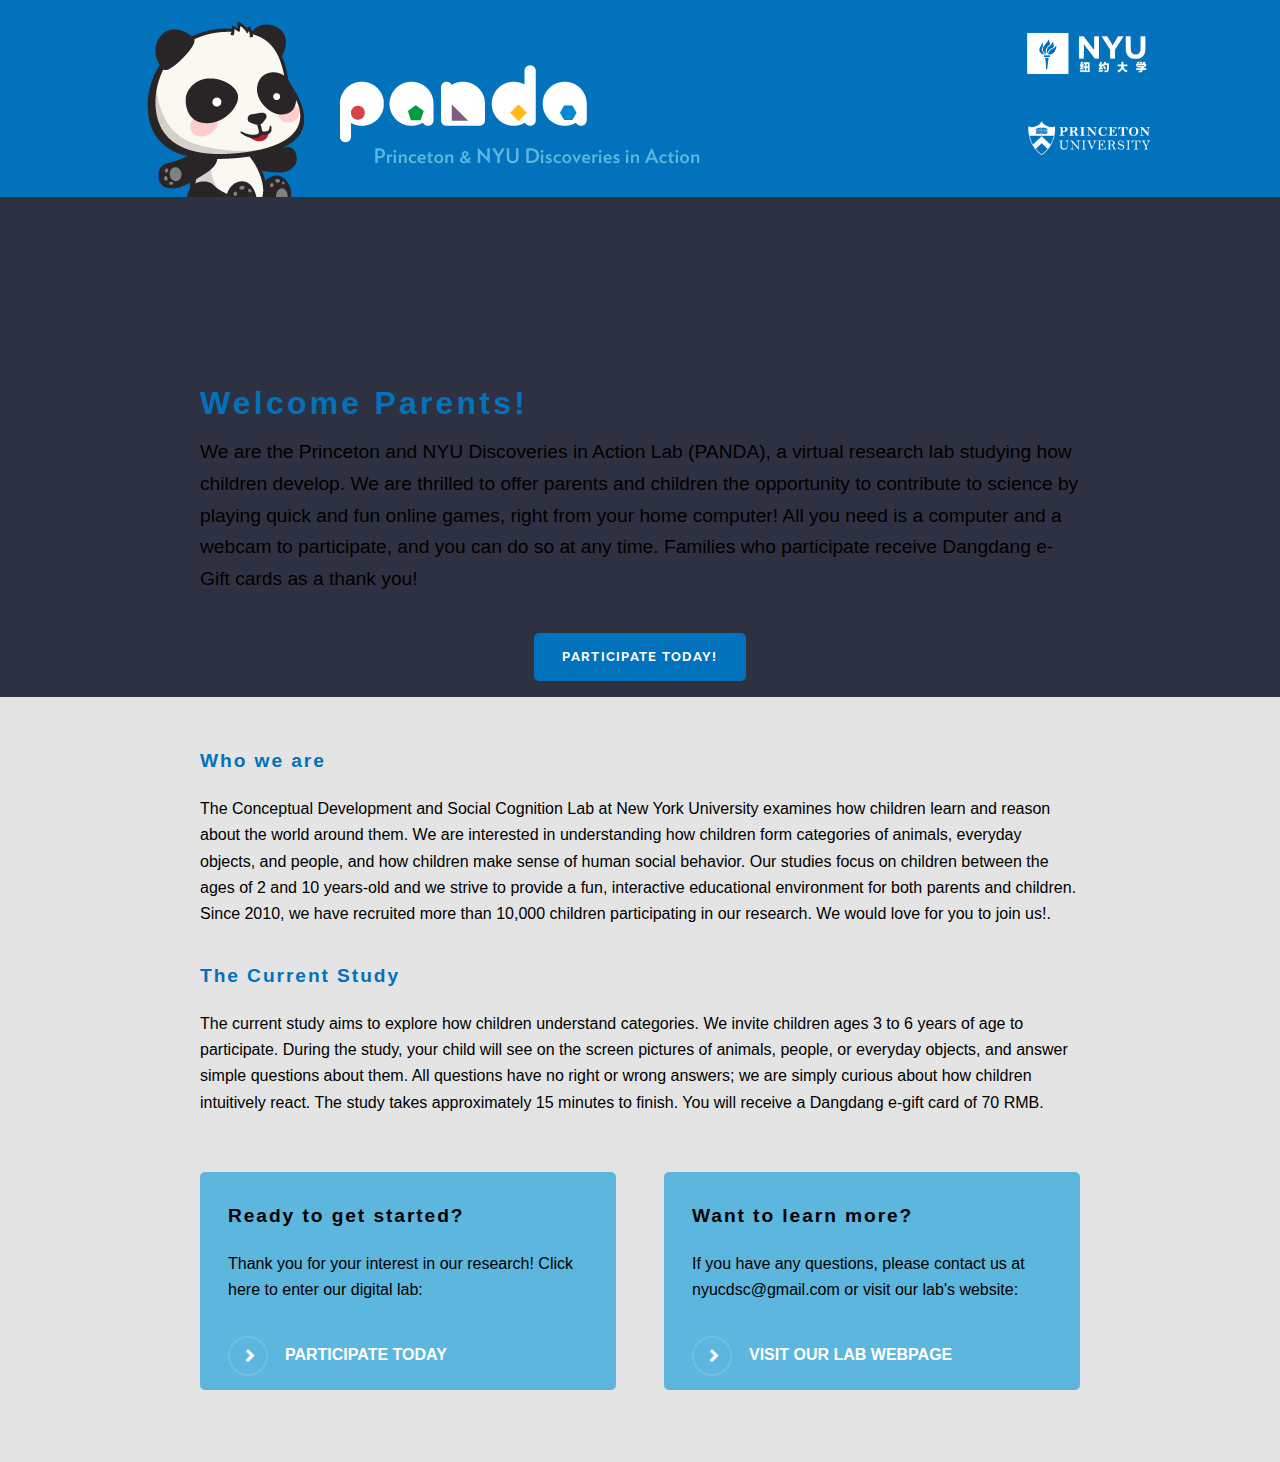
==== index.html @ 7ccdc1d5 "initial code for webpage" ====
<!DOCTYPE HTML>
<!--
	Solid State by HTML5 UP
	html5up.net | @ajlkn
	Free for personal and commercial use under the CCA 3.0 license (html5up.net/license)
-->
<html>
	<head>
		<title>Generic - Solid State by HTML5 UP</title>
		<meta charset="utf-8" />
		<meta name="viewport" content="width=device-width, initial-scale=1, user-scalable=no" />
		<link rel="stylesheet" href="assets/css/main.css" />
		<noscript><link rel="stylesheet" href="assets/css/noscript.css" /></noscript>
	</head>
	<body class="is-preload">

		<!-- Page Wrapper -->
			<div id="page-wrapper">

				<!-- Header -->
					<header id="header">
						<h1>
							<a href="index.html"><img src="assets/images/top_header_logo_color.png" style="padding-top: 20px; padding-left: 10%;"></a>
							<a href="index.html"><img src="assets/images/nyu_chinese_logo_white.png" style="padding-top: 30px; width: 10%; right: 10%; position: absolute"></a>
							<a href="index.html"><img src="assets/images/princeton_logo_white.png" style="padding-top: 120px; width: 9.8%; right: 10%; position: absolute"></a>
						</h1>
	
					</header>


				<!-- Wrapper -->
					<section id="wrapper">
						<header>
							<div class="inner">
								<h2 class="text_blue">Welcome Parents!</h2>
								<p>We are the Princeton and NYU Discoveries in Action Lab (PANDA), a virtual research lab studying how children develop. 
									We are thrilled to offer parents and children the opportunity to contribute to science by playing quick and fun 
									online games, right from your home computer! All you need is a computer and a webcam to participate, and you can do 
									so at any time. Families who participate receive Dangdang e-Gift cards as a thank you! </p>
									<div style=" display: flex; justify-content: center;">
										<a href="#" class="button primary" style="margin: 0 auto;">Participate today!</a>
									</div>
									
							</div>
						</header>

						<!-- Content -->
							<div class="wrapper">
								<div class="inner">

									<h3 class="major text_blue">Who we are</h3>
									<p>The Conceptual Development and Social Cognition Lab at New York University examines how 
										children learn and reason about the world around them. We are interested in understanding 
										how children form categories of animals, everyday objects, and people, and how children make 
										sense of human social behavior. Our studies focus on children between the ages of 2 and 10 years-old 
										and we strive to provide a fun, interactive educational environment for both parents and children.
										 Since 2010, we have recruited more than 10,000 children participating in our research. We would 
										 love for you to join us!.</p>

									<h3 class="major text_blue">The Current Study</h3>
									<p>The current study aims to explore how children understand categories. We invite children ages 3 to 6 years of age to participate.
										During the study, your child will see on the screen pictures of animals, people, or everyday objects, and answer simple questions 
										about them. All questions have no right or wrong answers; we are simply curious about how children 
										intuitively react. The study takes approximately 15 minutes to finish. You will receive a Dangdang e-gift card of 70 RMB. </p>

									<section class="features">
										<article>
											<!-- <a href="#" class="image"><img src="images/pic04.jpg" alt="" /></a> -->
											<h3 class="major">Ready to get started?</h3>
											<p>Thank you for your interest in our research! Click here to enter our digital lab: </p>
											<a href="#" class="special">Participate today</a>
										</article>
										<article>
											<!-- <a href="#" class="image"><img src="images/pic05.jpg" alt="" /></a> -->
											<h3 class="major">Want to learn more?</h3>
											<p>If you have any questions, please contact us at
												nyucdsc@gmail.com or visit our lab's website:</p>
											<a href="https://kidconcepts.org" target="_blank" class="special">Visit our lab webpage</a>
										</article>
									</section>

								</div>
							</div>

					</section>

				<!-- Footer -->
					<!-- <section id="footer">
						<div class="inner">
							<h2 class="major">Get in touch</h2>
							<p>Cras mattis ante fermentum, malesuada neque vitae, eleifend erat. Phasellus non pulvinar erat. Fusce tincidunt, nisl eget mattis egestas, purus ipsum consequat orci, sit amet lobortis lorem lacus in tellus. Sed ac elementum arcu. Quisque placerat auctor laoreet.</p>
							<form method="post" action="#">
								<div class="fields">
									<div class="field">
										<label for="name">Name</label>
										<input type="text" name="name" id="name" />
									</div>
									<div class="field">
										<label for="email">Email</label>
										<input type="email" name="email" id="email" />
									</div>
									<div class="field">
										<label for="message">Message</label>
										<textarea name="message" id="message" rows="4"></textarea>
									</div>
								</div>
								<ul class="actions">
									<li><input type="submit" value="Send Message" /></li>
								</ul>
							</form>
							<ul class="contact">
								<li class="icon solid fa-home">
									Untitled Inc<br />
									1234 Somewhere Road Suite #2894<br />
									Nashville, TN 00000-0000
								</li>
								<li class="icon solid fa-phone">(000) 000-0000</li>
								<li class="icon solid fa-envelope"><a href="#">information@untitled.tld</a></li>
								<li class="icon brands fa-twitter"><a href="#">twitter.com/untitled-tld</a></li>
								<li class="icon brands fa-facebook-f"><a href="#">facebook.com/untitled-tld</a></li>
								<li class="icon brands fa-instagram"><a href="#">instagram.com/untitled-tld</a></li>
							</ul>
							<ul class="copyright">
								<li>&copy; Untitled Inc. All rights reserved.</li><li>Design: <a href="http://html5up.net">HTML5 UP</a></li>
							</ul>
						</div>
					</section> -->

			</div>

		<!-- Scripts -->
			<script src="assets/js/jquery.min.js"></script>
			<script src="assets/js/jquery.scrollex.min.js"></script>
			<script src="assets/js/browser.min.js"></script>
			<script src="assets/js/breakpoints.min.js"></script>
			<script src="assets/js/util.js"></script>
			<script src="assets/js/main.js"></script>

	</body>
</html>
---- assets/css/main.css ----
@import url(fontawesome-all.min.css);
@import url("https://fonts.googleapis.com/css?family=Raleway:200,700|Source+Sans+Pro:300,600,300italic,600italic");



@font-face {
    font-family: "Gotham Bold";
    src:
        url("/assets/fonts/Gotham-Bold.otf") format("opentype"),   
}

@font-face {
    font-family: "Gotham Medium";
    src:
        url("/assets/fonts/Gotham-Medium.otf") format("opentype"),   
}


@font-face {
    font-family: "Gotham Book";
    src:
        url("/assets/fonts/Gotham-Book.otf") format("opentype"),   
}

@font-face {
    font-family: "Verlag Bold";
    src:
        url("/assets/fonts/Verlag-Bold.otf") format("opentype"),   
}

@font-face {
    font-family: "VerlagBook";
    src:
        url("/assets/fonts/Verlag-Book.otf") format("opentype"),   
}

@font-face {
    font-family: "Verlag Light";
    src:
        url("/assets/fonts/Verlag-Light.otf") format("opentype"),   
}

.verlag_bold {
    font-family: 'Verlag Bold', Arial, sans-serif;
}

.gotham_bold {
    font-family: 'Gotham Bold', Arial, sans-serif;
}


/*
	Solid State by HTML5 UP
	html5up.net | @ajlkn
	Free for personal and commercial use under the CCA 3.0 license (html5up.net/license)
*/

html, body, div, span, applet, object,
iframe, h1, h2, h3, h4, h5, h6, p, blockquote,
pre, a, abbr, acronym, address, big, cite,
code, del, dfn, em, img, ins, kbd, q, s, samp,
small, strike, strong, sub, sup, tt, var, b,
u, i, center, dl, dt, dd, ol, ul, li, fieldset,
form, label, legend, table, caption, tbody,
tfoot, thead, tr, th, td, article, aside,
canvas, details, embed, figure, figcaption,
footer, header, hgroup, menu, nav, output, ruby,
section, summary, time, mark, audio, video {
	margin: 0;
	padding: 0;
	border: 0;
	font-size: 100%;
	font: inherit;
	vertical-align: baseline;}

article, aside, details, figcaption, figure,
footer, header, hgroup, menu, nav, section {
	display: block;}

body {
	line-height: 1;
	font-family: 'Gotham Book', Arial, sans-serif;
}

ol, ul {
	list-style: none;
}

blockquote, q {
	quotes: none;
}

	blockquote:before, blockquote:after, q:before, q:after {
		content: '';
		content: none;
	}

table {
	border-collapse: collapse;
	border-spacing: 0;
}

body {
	-webkit-text-size-adjust: none;
}

mark {
	background-color: transparent;
	color: inherit;
}

input::-moz-focus-inner {
	border: 0;
	padding: 0;
}

input, select, textarea {
	-moz-appearance: none;
	-webkit-appearance: none;
	-ms-appearance: none;
	appearance: none;
}

.text_blue {
    color: #0172bb;
}

/* Basic */

	@-ms-viewport {
		width: device-width;
	}

	body {
		-ms-overflow-style: scrollbar;
	}

	@media screen and (max-width: 480px) {

		html, body {
			min-width: 320px;
		}

	}

	html {
		box-sizing: border-box;
	}

	*, *:before, *:after {
		box-sizing: inherit;
	}

	body {
		background-color: rgb(235, 235, 235);
		/* background-image: linear-gradient(to top, rgba(46, 49, 65, 0.8), rgba(46, 49, 65, 0.8)), url("../../images/bg.jpg"); */
		background-size: auto,
 cover;
		background-attachment: fixed,
 fixed;
		background-position: center,
 center;
	}

		body.is-preload *, body.is-preload *:before, body.is-preload *:after {
			-moz-animation: none !important;
			-webkit-animation: none !important;
			-ms-animation: none !important;
			animation: none !important;
			-moz-transition: none !important;
			-webkit-transition: none !important;
			-ms-transition: none !important;
			transition: none !important;
		}

/* Type */

	body, input, select, textarea {
		color: #000;
		font-family: "Verlag", Arial, sans-serif;
		font-size: 16.5pt;
		font-weight: 300;
		line-height: 1.65;
	}

		@media screen and (max-width: 1680px) {

			body, input, select, textarea {
				font-size: 13pt;
			}

		}

		@media screen and (max-width: 1280px) {

			body, input, select, textarea {
				font-size: 12pt;
			}

		}

		@media screen and (max-width: 980px) {

			body, input, select, textarea {
				font-size: 12pt;
			}

		}

		@media screen and (max-width: 736px) {

			body, input, select, textarea {
				font-size: 12pt;
			}

		}

		@media screen and (max-width: 480px) {

			body, input, select, textarea {
				font-size: 12pt;
			}

		}

	a {
		-moz-transition: color 0.2s ease-in-out, border-bottom-color 0.2s ease-in-out;
		-webkit-transition: color 0.2s ease-in-out, border-bottom-color 0.2s ease-in-out;
		-ms-transition: color 0.2s ease-in-out, border-bottom-color 0.2s ease-in-out;
		transition: color 0.2s ease-in-out, border-bottom-color 0.2s ease-in-out;
		border-bottom: dotted 1px rgba(255, 255, 255, 0.35);
		color: #ffffff;
		text-decoration: none;
	}

		a:hover {
			border-bottom-color: transparent;
			color: #ffffff !important;
		}

		a.special:not(.button) {
			text-decoration: none;
			border-bottom: 0;
			display: block;
			font-family: 'Verlag', Arial, sans-serif;
			font-size: 1em;
			font-weight: 700;
			/* letter-spacing: 0.1em; */
			margin: 0 0 0.8em 0;
			text-transform: uppercase;
		}

			a.special:not(.button):before {
				-moz-osx-font-smoothing: grayscale;
				-webkit-font-smoothing: antialiased;
				display: inline-block;
				font-style: normal;
				font-variant: normal;
				text-rendering: auto;
				line-height: 1;
				text-transform: none !important;
				font-family: 'Font Awesome 5 Free';
				font-weight: 900;
			}

			a.special:not(.button):before {
				-moz-transition: background-color 0.2s ease-in-out;
				-webkit-transition: background-color 0.2s ease-in-out;
				-ms-transition: background-color 0.2s ease-in-out;
				transition: background-color 0.2s ease-in-out;
				border-radius: 100%;
				border: solid 2px rgba(255, 255, 255, 0.125);
				content: '\f105';
				display: inline-block;
				font-size: 1.25em;
				height: 2em;
				line-height: 1.75em;
				margin-right: 0.85em;
				text-align: center;
				text-indent: 0.15em;
				vertical-align: middle;
				width: 2em;
			}

			a.special:not(.button):hover:before {
				background-color: rgba(255, 255, 255, 0.025);
			}

			a.special:not(.button):active:before {
				background-color: rgba(255, 255, 255, 0.075);
			}

	strong, b {
		color: #ffffff;
		font-weight: 600;
	}

	em, i {
		font-style: italic;
	}

	p {
		margin: 0 0 2em 0;
	}

	h1, h2, h3, h4, h5, h6 {
		color: #000;
		font-family: 'Verlag', Arial, sans-serif;
		font-weight: 700;
		letter-spacing: 0.1em;
		margin: 0 0 1em 0;
		
	}

		h1 a, h2 a, h3 a, h4 a, h5 a, h6 a {
			color: inherit;
			text-decoration: none;
			border-bottom: 0;
		}

		h1 span, h2 span, h3 span, h4 span, h5 span, h6 span {
			/* font-weight: 200; */
		}

		h1.major, h2.major, h3.major, h4.major, h5.major, h6.major {
			padding-bottom: 0em;
			/* border-bottom: solid 2px rgba(255, 255, 255, 0.125); */
		}

	h2 {
		font-size: 1.2em;
	}

	h3 {
		font-size: 1.2em;
	}

	h4 {
		font-size: 0.7em;
	}

	h5 {
		font-size: 0.7em;
	}

	h6 {
		font-size: 0.7em;
	}

	@media screen and (max-width: 736px) {

		h2 {
			font-size: 1em;
		}

		h3 {
			font-size: 0.8em;
		}

	}

	sub {
		font-size: 0.8em;
		position: relative;
		top: 0.5em;
	}

	sup {
		font-size: 0.8em;
		position: relative;
		top: -0.5em;
	}

	blockquote {
		border-left: solid 4px rgba(255, 255, 255, 0.125);
		font-style: italic;
		margin: 0 0 2em 0;
		padding: 0.5em 0 0.5em 2em;
	}

	code {
		background: rgba(255, 255, 255, 0.025);
		border-radius: 5px;
		border: solid 2px rgba(255, 255, 255, 0.125);
		font-family: "Courier New", monospace;
		font-size: 0.9em;
		margin: 0 0.25em;
		padding: 0.25em 0.65em;
	}

	pre {
		-webkit-overflow-scrolling: touch;
		font-family: "Courier New", monospace;
		font-size: 0.9em;
		margin: 0 0 2em 0;
	}

		pre code {
			display: block;
			line-height: 1.75em;
			padding: 1em 1.5em;
			overflow-x: auto;
		}

	hr {
		border: 0;
		border-bottom: solid 2px rgba(255, 255, 255, 0.125);
		margin: 2.5em 0;
	}

		hr.major {
			margin: 4em 0;
		}

	.align-left {
		text-align: left;
	}

	.align-center {
		text-align: center;
	}

	.align-right {
		text-align: right;
	}

/* Row */

	.row {
		display: flex;
		flex-wrap: wrap;
		box-sizing: border-box;
		align-items: stretch;
	}

		.row > * {
			box-sizing: border-box;
		}

		.row.gtr-uniform > * > :last-child {
			margin-bottom: 0;
		}

		.row.aln-left {
			justify-content: flex-start;
		}

		.row.aln-center {
			justify-content: center;
		}

		.row.aln-right {
			justify-content: flex-end;
		}

		.row.aln-top {
			align-items: flex-start;
		}

		.row.aln-middle {
			align-items: center;
		}

		.row.aln-bottom {
			align-items: flex-end;
		}

		.row > .imp {
			order: -1;
		}

		.row > .col-1 {
			width: 8.33333%;
		}

		.row > .off-1 {
			margin-left: 8.33333%;
		}

		.row > .col-2 {
			width: 16.66667%;
		}

		.row > .off-2 {
			margin-left: 16.66667%;
		}

		.row > .col-3 {
			width: 25%;
		}

		.row > .off-3 {
			margin-left: 25%;
		}

		.row > .col-4 {
			width: 33.33333%;
		}

		.row > .off-4 {
			margin-left: 33.33333%;
		}

		.row > .col-5 {
			width: 41.66667%;
		}

		.row > .off-5 {
			margin-left: 41.66667%;
		}

		.row > .col-6 {
			width: 50%;
		}

		.row > .off-6 {
			margin-left: 50%;
		}

		.row > .col-7 {
			width: 58.33333%;
		}

		.row > .off-7 {
			margin-left: 58.33333%;
		}

		.row > .col-8 {
			width: 66.66667%;
		}

		.row > .off-8 {
			margin-left: 66.66667%;
		}

		.row > .col-9 {
			width: 75%;
		}

		.row > .off-9 {
			margin-left: 75%;
		}

		.row > .col-10 {
			width: 83.33333%;
		}

		.row > .off-10 {
			margin-left: 83.33333%;
		}

		.row > .col-11 {
			width: 91.66667%;
		}

		.row > .off-11 {
			margin-left: 91.66667%;
		}

		.row > .col-12 {
			width: 100%;
		}

		.row > .off-12 {
			margin-left: 100%;
		}

		.row.gtr-0 {
			margin-top: 0;
			margin-left: 0em;
		}

			.row.gtr-0 > * {
				padding: 0 0 0 0em;
			}

			.row.gtr-0.gtr-uniform {
				margin-top: 0em;
			}

				.row.gtr-0.gtr-uniform > * {
					padding-top: 0em;
				}

		.row.gtr-25 {
			margin-top: 0;
			margin-left: -0.4375em;
		}

			.row.gtr-25 > * {
				padding: 0 0 0 0.4375em;
			}

			.row.gtr-25.gtr-uniform {
				margin-top: -0.4375em;
			}

				.row.gtr-25.gtr-uniform > * {
					padding-top: 0.4375em;
				}

		.row.gtr-50 {
			margin-top: 0;
			margin-left: -0.875em;
		}

			.row.gtr-50 > * {
				padding: 0 0 0 0.875em;
			}

			.row.gtr-50.gtr-uniform {
				margin-top: -0.875em;
			}

				.row.gtr-50.gtr-uniform > * {
					padding-top: 0.875em;
				}

		.row {
			margin-top: 0;
			margin-left: -1.75em;
		}

			.row > * {
				padding: 0 0 0 1.75em;
			}

			.row.gtr-uniform {
				margin-top: -1.75em;
			}

				.row.gtr-uniform > * {
					padding-top: 1.75em;
				}

		.row.gtr-150 {
			margin-top: 0;
			margin-left: -2.625em;
		}

			.row.gtr-150 > * {
				padding: 0 0 0 2.625em;
			}

			.row.gtr-150.gtr-uniform {
				margin-top: -2.625em;
			}

				.row.gtr-150.gtr-uniform > * {
					padding-top: 2.625em;
				}

		.row.gtr-200 {
			margin-top: 0;
			margin-left: -3.5em;
		}

			.row.gtr-200 > * {
				padding: 0 0 0 3.5em;
			}

			.row.gtr-200.gtr-uniform {
				margin-top: -3.5em;
			}

				.row.gtr-200.gtr-uniform > * {
					padding-top: 3.5em;
				}

		@media screen and (max-width: 1680px) {

			.row {
				display: flex;
				flex-wrap: wrap;
				box-sizing: border-box;
				align-items: stretch;
			}

				.row > * {
					box-sizing: border-box;
				}

				.row.gtr-uniform > * > :last-child {
					margin-bottom: 0;
				}

				.row.aln-left {
					justify-content: flex-start;
				}

				.row.aln-center {
					justify-content: center;
				}

				.row.aln-right {
					justify-content: flex-end;
				}

				.row.aln-top {
					align-items: flex-start;
				}

				.row.aln-middle {
					align-items: center;
				}

				.row.aln-bottom {
					align-items: flex-end;
				}

				.row > .imp-xlarge {
					order: -1;
				}

				.row > .col-1-xlarge {
					width: 8.33333%;
				}

				.row > .off-1-xlarge {
					margin-left: 8.33333%;
				}

				.row > .col-2-xlarge {
					width: 16.66667%;
				}

				.row > .off-2-xlarge {
					margin-left: 16.66667%;
				}

				.row > .col-3-xlarge {
					width: 25%;
				}

				.row > .off-3-xlarge {
					margin-left: 25%;
				}

				.row > .col-4-xlarge {
					width: 33.33333%;
				}

				.row > .off-4-xlarge {
					margin-left: 33.33333%;
				}

				.row > .col-5-xlarge {
					width: 41.66667%;
				}

				.row > .off-5-xlarge {
					margin-left: 41.66667%;
				}

				.row > .col-6-xlarge {
					width: 50%;
				}

				.row > .off-6-xlarge {
					margin-left: 50%;
				}

				.row > .col-7-xlarge {
					width: 58.33333%;
				}

				.row > .off-7-xlarge {
					margin-left: 58.33333%;
				}

				.row > .col-8-xlarge {
					width: 66.66667%;
				}

				.row > .off-8-xlarge {
					margin-left: 66.66667%;
				}

				.row > .col-9-xlarge {
					width: 75%;
				}

				.row > .off-9-xlarge {
					margin-left: 75%;
				}

				.row > .col-10-xlarge {
					width: 83.33333%;
				}

				.row > .off-10-xlarge {
					margin-left: 83.33333%;
				}

				.row > .col-11-xlarge {
					width: 91.66667%;
				}

				.row > .off-11-xlarge {
					margin-left: 91.66667%;
				}

				.row > .col-12-xlarge {
					width: 100%;
				}

				.row > .off-12-xlarge {
					margin-left: 100%;
				}

				.row.gtr-0 {
					margin-top: 0;
					margin-left: 0em;
				}

					.row.gtr-0 > * {
						padding: 0 0 0 0em;
					}

					.row.gtr-0.gtr-uniform {
						margin-top: 0em;
					}

						.row.gtr-0.gtr-uniform > * {
							padding-top: 0em;
						}

				.row.gtr-25 {
					margin-top: 0;
					margin-left: -0.4375em;
				}

					.row.gtr-25 > * {
						padding: 0 0 0 0.4375em;
					}

					.row.gtr-25.gtr-uniform {
						margin-top: -0.4375em;
					}

						.row.gtr-25.gtr-uniform > * {
							padding-top: 0.4375em;
						}

				.row.gtr-50 {
					margin-top: 0;
					margin-left: -0.875em;
				}

					.row.gtr-50 > * {
						padding: 0 0 0 0.875em;
					}

					.row.gtr-50.gtr-uniform {
						margin-top: -0.875em;
					}

						.row.gtr-50.gtr-uniform > * {
							padding-top: 0.875em;
						}

				.row {
					margin-top: 0;
					margin-left: -1.75em;
				}

					.row > * {
						padding: 0 0 0 1.75em;
					}

					.row.gtr-uniform {
						margin-top: -1.75em;
					}

						.row.gtr-uniform > * {
							padding-top: 1.75em;
						}

				.row.gtr-150 {
					margin-top: 0;
					margin-left: -2.625em;
				}

					.row.gtr-150 > * {
						padding: 0 0 0 2.625em;
					}

					.row.gtr-150.gtr-uniform {
						margin-top: -2.625em;
					}

						.row.gtr-150.gtr-uniform > * {
							padding-top: 2.625em;
						}

				.row.gtr-200 {
					margin-top: 0;
					margin-left: -3.5em;
				}

					.row.gtr-200 > * {
						padding: 0 0 0 3.5em;
					}

					.row.gtr-200.gtr-uniform {
						margin-top: -3.5em;
					}

						.row.gtr-200.gtr-uniform > * {
							padding-top: 3.5em;
						}

		}

		@media screen and (max-width: 1280px) {

			.row {
				display: flex;
				flex-wrap: wrap;
				box-sizing: border-box;
				align-items: stretch;
			}

				.row > * {
					box-sizing: border-box;
				}

				.row.gtr-uniform > * > :last-child {
					margin-bottom: 0;
				}

				.row.aln-left {
					justify-content: flex-start;
				}

				.row.aln-center {
					justify-content: center;
				}

				.row.aln-right {
					justify-content: flex-end;
				}

				.row.aln-top {
					align-items: flex-start;
				}

				.row.aln-middle {
					align-items: center;
				}

				.row.aln-bottom {
					align-items: flex-end;
				}

				.row > .imp-large {
					order: -1;
				}

				.row > .col-1-large {
					width: 8.33333%;
				}

				.row > .off-1-large {
					margin-left: 8.33333%;
				}

				.row > .col-2-large {
					width: 16.66667%;
				}

				.row > .off-2-large {
					margin-left: 16.66667%;
				}

				.row > .col-3-large {
					width: 25%;
				}

				.row > .off-3-large {
					margin-left: 25%;
				}

				.row > .col-4-large {
					width: 33.33333%;
				}

				.row > .off-4-large {
					margin-left: 33.33333%;
				}

				.row > .col-5-large {
					width: 41.66667%;
				}

				.row > .off-5-large {
					margin-left: 41.66667%;
				}

				.row > .col-6-large {
					width: 50%;
				}

				.row > .off-6-large {
					margin-left: 50%;
				}

				.row > .col-7-large {
					width: 58.33333%;
				}

				.row > .off-7-large {
					margin-left: 58.33333%;
				}

				.row > .col-8-large {
					width: 66.66667%;
				}

				.row > .off-8-large {
					margin-left: 66.66667%;
				}

				.row > .col-9-large {
					width: 75%;
				}

				.row > .off-9-large {
					margin-left: 75%;
				}

				.row > .col-10-large {
					width: 83.33333%;
				}

				.row > .off-10-large {
					margin-left: 83.33333%;
				}

				.row > .col-11-large {
					width: 91.66667%;
				}

				.row > .off-11-large {
					margin-left: 91.66667%;
				}

				.row > .col-12-large {
					width: 100%;
				}

				.row > .off-12-large {
					margin-left: 100%;
				}

				.row.gtr-0 {
					margin-top: 0;
					margin-left: 0em;
				}

					.row.gtr-0 > * {
						padding: 0 0 0 0em;
					}

					.row.gtr-0.gtr-uniform {
						margin-top: 0em;
					}

						.row.gtr-0.gtr-uniform > * {
							padding-top: 0em;
						}

				.row.gtr-25 {
					margin-top: 0;
					margin-left: -0.4375em;
				}

					.row.gtr-25 > * {
						padding: 0 0 0 0.4375em;
					}

					.row.gtr-25.gtr-uniform {
						margin-top: -0.4375em;
					}

						.row.gtr-25.gtr-uniform > * {
							padding-top: 0.4375em;
						}

				.row.gtr-50 {
					margin-top: 0;
					margin-left: -0.875em;
				}

					.row.gtr-50 > * {
						padding: 0 0 0 0.875em;
					}

					.row.gtr-50.gtr-uniform {
						margin-top: -0.875em;
					}

						.row.gtr-50.gtr-uniform > * {
							padding-top: 0.875em;
						}

				.row {
					margin-top: 0;
					margin-left: -1.75em;
				}

					.row > * {
						padding: 0 0 0 1.75em;
					}

					.row.gtr-uniform {
						margin-top: -1.75em;
					}

						.row.gtr-uniform > * {
							padding-top: 1.75em;
						}

				.row.gtr-150 {
					margin-top: 0;
					margin-left: -2.625em;
				}

					.row.gtr-150 > * {
						padding: 0 0 0 2.625em;
					}

					.row.gtr-150.gtr-uniform {
						margin-top: -2.625em;
					}

						.row.gtr-150.gtr-uniform > * {
							padding-top: 2.625em;
						}

				.row.gtr-200 {
					margin-top: 0;
					margin-left: -3.5em;
				}

					.row.gtr-200 > * {
						padding: 0 0 0 3.5em;
					}

					.row.gtr-200.gtr-uniform {
						margin-top: -3.5em;
					}

						.row.gtr-200.gtr-uniform > * {
							padding-top: 3.5em;
						}

		}

		@media screen and (max-width: 980px) {

			.row {
				display: flex;
				flex-wrap: wrap;
				box-sizing: border-box;
				align-items: stretch;
			}

				.row > * {
					box-sizing: border-box;
				}

				.row.gtr-uniform > * > :last-child {
					margin-bottom: 0;
				}

				.row.aln-left {
					justify-content: flex-start;
				}

				.row.aln-center {
					justify-content: center;
				}

				.row.aln-right {
					justify-content: flex-end;
				}

				.row.aln-top {
					align-items: flex-start;
				}

				.row.aln-middle {
					align-items: center;
				}

				.row.aln-bottom {
					align-items: flex-end;
				}

				.row > .imp-medium {
					order: -1;
				}

				.row > .col-1-medium {
					width: 8.33333%;
				}

				.row > .off-1-medium {
					margin-left: 8.33333%;
				}

				.row > .col-2-medium {
					width: 16.66667%;
				}

				.row > .off-2-medium {
					margin-left: 16.66667%;
				}

				.row > .col-3-medium {
					width: 25%;
				}

				.row > .off-3-medium {
					margin-left: 25%;
				}

				.row > .col-4-medium {
					width: 33.33333%;
				}

				.row > .off-4-medium {
					margin-left: 33.33333%;
				}

				.row > .col-5-medium {
					width: 41.66667%;
				}

				.row > .off-5-medium {
					margin-left: 41.66667%;
				}

				.row > .col-6-medium {
					width: 50%;
				}

				.row > .off-6-medium {
					margin-left: 50%;
				}

				.row > .col-7-medium {
					width: 58.33333%;
				}

				.row > .off-7-medium {
					margin-left: 58.33333%;
				}

				.row > .col-8-medium {
					width: 66.66667%;
				}

				.row > .off-8-medium {
					margin-left: 66.66667%;
				}

				.row > .col-9-medium {
					width: 75%;
				}

				.row > .off-9-medium {
					margin-left: 75%;
				}

				.row > .col-10-medium {
					width: 83.33333%;
				}

				.row > .off-10-medium {
					margin-left: 83.33333%;
				}

				.row > .col-11-medium {
					width: 91.66667%;
				}

				.row > .off-11-medium {
					margin-left: 91.66667%;
				}

				.row > .col-12-medium {
					width: 100%;
				}

				.row > .off-12-medium {
					margin-left: 100%;
				}

				.row.gtr-0 {
					margin-top: 0;
					margin-left: 0em;
				}

					.row.gtr-0 > * {
						padding: 0 0 0 0em;
					}

					.row.gtr-0.gtr-uniform {
						margin-top: 0em;
					}

						.row.gtr-0.gtr-uniform > * {
							padding-top: 0em;
						}

				.row.gtr-25 {
					margin-top: 0;
					margin-left: -0.4375em;
				}

					.row.gtr-25 > * {
						padding: 0 0 0 0.4375em;
					}

					.row.gtr-25.gtr-uniform {
						margin-top: -0.4375em;
					}

						.row.gtr-25.gtr-uniform > * {
							padding-top: 0.4375em;
						}

				.row.gtr-50 {
					margin-top: 0;
					margin-left: -0.875em;
				}

					.row.gtr-50 > * {
						padding: 0 0 0 0.875em;
					}

					.row.gtr-50.gtr-uniform {
						margin-top: -0.875em;
					}

						.row.gtr-50.gtr-uniform > * {
							padding-top: 0.875em;
						}

				.row {
					margin-top: 0;
					margin-left: -1.75em;
				}

					.row > * {
						padding: 0 0 0 1.75em;
					}

					.row.gtr-uniform {
						margin-top: -1.75em;
					}

						.row.gtr-uniform > * {
							padding-top: 1.75em;
						}

				.row.gtr-150 {
					margin-top: 0;
					margin-left: -2.625em;
				}

					.row.gtr-150 > * {
						padding: 0 0 0 2.625em;
					}

					.row.gtr-150.gtr-uniform {
						margin-top: -2.625em;
					}

						.row.gtr-150.gtr-uniform > * {
							padding-top: 2.625em;
						}

				.row.gtr-200 {
					margin-top: 0;
					margin-left: -3.5em;
				}

					.row.gtr-200 > * {
						padding: 0 0 0 3.5em;
					}

					.row.gtr-200.gtr-uniform {
						margin-top: -3.5em;
					}

						.row.gtr-200.gtr-uniform > * {
							padding-top: 3.5em;
						}

		}

		@media screen and (max-width: 736px) {

			.row {
				display: flex;
				flex-wrap: wrap;
				box-sizing: border-box;
				align-items: stretch;
			}

				.row > * {
					box-sizing: border-box;
				}

				.row.gtr-uniform > * > :last-child {
					margin-bottom: 0;
				}

				.row.aln-left {
					justify-content: flex-start;
				}

				.row.aln-center {
					justify-content: center;
				}

				.row.aln-right {
					justify-content: flex-end;
				}

				.row.aln-top {
					align-items: flex-start;
				}

				.row.aln-middle {
					align-items: center;
				}

				.row.aln-bottom {
					align-items: flex-end;
				}

				.row > .imp-small {
					order: -1;
				}

				.row > .col-1-small {
					width: 8.33333%;
				}

				.row > .off-1-small {
					margin-left: 8.33333%;
				}

				.row > .col-2-small {
					width: 16.66667%;
				}

				.row > .off-2-small {
					margin-left: 16.66667%;
				}

				.row > .col-3-small {
					width: 25%;
				}

				.row > .off-3-small {
					margin-left: 25%;
				}

				.row > .col-4-small {
					width: 33.33333%;
				}

				.row > .off-4-small {
					margin-left: 33.33333%;
				}

				.row > .col-5-small {
					width: 41.66667%;
				}

				.row > .off-5-small {
					margin-left: 41.66667%;
				}

				.row > .col-6-small {
					width: 50%;
				}

				.row > .off-6-small {
					margin-left: 50%;
				}

				.row > .col-7-small {
					width: 58.33333%;
				}

				.row > .off-7-small {
					margin-left: 58.33333%;
				}

				.row > .col-8-small {
					width: 66.66667%;
				}

				.row > .off-8-small {
					margin-left: 66.66667%;
				}

				.row > .col-9-small {
					width: 75%;
				}

				.row > .off-9-small {
					margin-left: 75%;
				}

				.row > .col-10-small {
					width: 83.33333%;
				}

				.row > .off-10-small {
					margin-left: 83.33333%;
				}

				.row > .col-11-small {
					width: 91.66667%;
				}

				.row > .off-11-small {
					margin-left: 91.66667%;
				}

				.row > .col-12-small {
					width: 100%;
				}

				.row > .off-12-small {
					margin-left: 100%;
				}

				.row.gtr-0 {
					margin-top: 0;
					margin-left: 0em;
				}

					.row.gtr-0 > * {
						padding: 0 0 0 0em;
					}

					.row.gtr-0.gtr-uniform {
						margin-top: 0em;
					}

						.row.gtr-0.gtr-uniform > * {
							padding-top: 0em;
						}

				.row.gtr-25 {
					margin-top: 0;
					margin-left: -0.3125em;
				}

					.row.gtr-25 > * {
						padding: 0 0 0 0.3125em;
					}

					.row.gtr-25.gtr-uniform {
						margin-top: -0.3125em;
					}

						.row.gtr-25.gtr-uniform > * {
							padding-top: 0.3125em;
						}

				.row.gtr-50 {
					margin-top: 0;
					margin-left: -0.625em;
				}

					.row.gtr-50 > * {
						padding: 0 0 0 0.625em;
					}

					.row.gtr-50.gtr-uniform {
						margin-top: -0.625em;
					}

						.row.gtr-50.gtr-uniform > * {
							padding-top: 0.625em;
						}

				.row {
					margin-top: 0;
					margin-left: -1.25em;
				}

					.row > * {
						padding: 0 0 0 1.25em;
					}

					.row.gtr-uniform {
						margin-top: -1.25em;
					}

						.row.gtr-uniform > * {
							padding-top: 1.25em;
						}

				.row.gtr-150 {
					margin-top: 0;
					margin-left: -1.875em;
				}

					.row.gtr-150 > * {
						padding: 0 0 0 1.875em;
					}

					.row.gtr-150.gtr-uniform {
						margin-top: -1.875em;
					}

						.row.gtr-150.gtr-uniform > * {
							padding-top: 1.875em;
						}

				.row.gtr-200 {
					margin-top: 0;
					margin-left: -2.5em;
				}

					.row.gtr-200 > * {
						padding: 0 0 0 2.5em;
					}

					.row.gtr-200.gtr-uniform {
						margin-top: -2.5em;
					}

						.row.gtr-200.gtr-uniform > * {
							padding-top: 2.5em;
						}

		}

		@media screen and (max-width: 480px) {

			.row {
				display: flex;
				flex-wrap: wrap;
				box-sizing: border-box;
				align-items: stretch;
			}

				.row > * {
					box-sizing: border-box;
				}

				.row.gtr-uniform > * > :last-child {
					margin-bottom: 0;
				}

				.row.aln-left {
					justify-content: flex-start;
				}

				.row.aln-center {
					justify-content: center;
				}

				.row.aln-right {
					justify-content: flex-end;
				}

				.row.aln-top {
					align-items: flex-start;
				}

				.row.aln-middle {
					align-items: center;
				}

				.row.aln-bottom {
					align-items: flex-end;
				}

				.row > .imp-xsmall {
					order: -1;
				}

				.row > .col-1-xsmall {
					width: 8.33333%;
				}

				.row > .off-1-xsmall {
					margin-left: 8.33333%;
				}

				.row > .col-2-xsmall {
					width: 16.66667%;
				}

				.row > .off-2-xsmall {
					margin-left: 16.66667%;
				}

				.row > .col-3-xsmall {
					width: 25%;
				}

				.row > .off-3-xsmall {
					margin-left: 25%;
				}

				.row > .col-4-xsmall {
					width: 33.33333%;
				}

				.row > .off-4-xsmall {
					margin-left: 33.33333%;
				}

				.row > .col-5-xsmall {
					width: 41.66667%;
				}

				.row > .off-5-xsmall {
					margin-left: 41.66667%;
				}

				.row > .col-6-xsmall {
					width: 50%;
				}

				.row > .off-6-xsmall {
					margin-left: 50%;
				}

				.row > .col-7-xsmall {
					width: 58.33333%;
				}

				.row > .off-7-xsmall {
					margin-left: 58.33333%;
				}

				.row > .col-8-xsmall {
					width: 66.66667%;
				}

				.row > .off-8-xsmall {
					margin-left: 66.66667%;
				}

				.row > .col-9-xsmall {
					width: 75%;
				}

				.row > .off-9-xsmall {
					margin-left: 75%;
				}

				.row > .col-10-xsmall {
					width: 83.33333%;
				}

				.row > .off-10-xsmall {
					margin-left: 83.33333%;
				}

				.row > .col-11-xsmall {
					width: 91.66667%;
				}

				.row > .off-11-xsmall {
					margin-left: 91.66667%;
				}

				.row > .col-12-xsmall {
					width: 100%;
				}

				.row > .off-12-xsmall {
					margin-left: 100%;
				}

				.row.gtr-0 {
					margin-top: 0;
					margin-left: 0em;
				}

					.row.gtr-0 > * {
						padding: 0 0 0 0em;
					}

					.row.gtr-0.gtr-uniform {
						margin-top: 0em;
					}

						.row.gtr-0.gtr-uniform > * {
							padding-top: 0em;
						}

				.row.gtr-25 {
					margin-top: 0;
					margin-left: -0.3125em;
				}

					.row.gtr-25 > * {
						padding: 0 0 0 0.3125em;
					}

					.row.gtr-25.gtr-uniform {
						margin-top: -0.3125em;
					}

						.row.gtr-25.gtr-uniform > * {
							padding-top: 0.3125em;
						}

				.row.gtr-50 {
					margin-top: 0;
					margin-left: -0.625em;
				}

					.row.gtr-50 > * {
						padding: 0 0 0 0.625em;
					}

					.row.gtr-50.gtr-uniform {
						margin-top: -0.625em;
					}

						.row.gtr-50.gtr-uniform > * {
							padding-top: 0.625em;
						}

				.row {
					margin-top: 0;
					margin-left: -1.25em;
				}

					.row > * {
						padding: 0 0 0 1.25em;
					}

					.row.gtr-uniform {
						margin-top: -1.25em;
					}

						.row.gtr-uniform > * {
							padding-top: 1.25em;
						}

				.row.gtr-150 {
					margin-top: 0;
					margin-left: -1.875em;
				}

					.row.gtr-150 > * {
						padding: 0 0 0 1.875em;
					}

					.row.gtr-150.gtr-uniform {
						margin-top: -1.875em;
					}

						.row.gtr-150.gtr-uniform > * {
							padding-top: 1.875em;
						}

				.row.gtr-200 {
					margin-top: 0;
					margin-left: -2.5em;
				}

					.row.gtr-200 > * {
						padding: 0 0 0 2.5em;
					}

					.row.gtr-200.gtr-uniform {
						margin-top: -2.5em;
					}

						.row.gtr-200.gtr-uniform > * {
							padding-top: 2.5em;
						}

		}

		@media screen and (max-width: 360px) {

			.row {
				display: flex;
				flex-wrap: wrap;
				box-sizing: border-box;
				align-items: stretch;
			}

				.row > * {
					box-sizing: border-box;
				}

				.row.gtr-uniform > * > :last-child {
					margin-bottom: 0;
				}

				.row.aln-left {
					justify-content: flex-start;
				}

				.row.aln-center {
					justify-content: center;
				}

				.row.aln-right {
					justify-content: flex-end;
				}

				.row.aln-top {
					align-items: flex-start;
				}

				.row.aln-middle {
					align-items: center;
				}

				.row.aln-bottom {
					align-items: flex-end;
				}

				.row > .imp-xxsmall {
					order: -1;
				}

				.row > .col-1-xxsmall {
					width: 8.33333%;
				}

				.row > .off-1-xxsmall {
					margin-left: 8.33333%;
				}

				.row > .col-2-xxsmall {
					width: 16.66667%;
				}

				.row > .off-2-xxsmall {
					margin-left: 16.66667%;
				}

				.row > .col-3-xxsmall {
					width: 25%;
				}

				.row > .off-3-xxsmall {
					margin-left: 25%;
				}

				.row > .col-4-xxsmall {
					width: 33.33333%;
				}

				.row > .off-4-xxsmall {
					margin-left: 33.33333%;
				}

				.row > .col-5-xxsmall {
					width: 41.66667%;
				}

				.row > .off-5-xxsmall {
					margin-left: 41.66667%;
				}

				.row > .col-6-xxsmall {
					width: 50%;
				}

				.row > .off-6-xxsmall {
					margin-left: 50%;
				}

				.row > .col-7-xxsmall {
					width: 58.33333%;
				}

				.row > .off-7-xxsmall {
					margin-left: 58.33333%;
				}

				.row > .col-8-xxsmall {
					width: 66.66667%;
				}

				.row > .off-8-xxsmall {
					margin-left: 66.66667%;
				}

				.row > .col-9-xxsmall {
					width: 75%;
				}

				.row > .off-9-xxsmall {
					margin-left: 75%;
				}

				.row > .col-10-xxsmall {
					width: 83.33333%;
				}

				.row > .off-10-xxsmall {
					margin-left: 83.33333%;
				}

				.row > .col-11-xxsmall {
					width: 91.66667%;
				}

				.row > .off-11-xxsmall {
					margin-left: 91.66667%;
				}

				.row > .col-12-xxsmall {
					width: 100%;
				}

				.row > .off-12-xxsmall {
					margin-left: 100%;
				}

				.row.gtr-0 {
					margin-top: 0;
					margin-left: 0em;
				}

					.row.gtr-0 > * {
						padding: 0 0 0 0em;
					}

					.row.gtr-0.gtr-uniform {
						margin-top: 0em;
					}

						.row.gtr-0.gtr-uniform > * {
							padding-top: 0em;
						}

				.row.gtr-25 {
					margin-top: 0;
					margin-left: -0.3125em;
				}

					.row.gtr-25 > * {
						padding: 0 0 0 0.3125em;
					}

					.row.gtr-25.gtr-uniform {
						margin-top: -0.3125em;
					}

						.row.gtr-25.gtr-uniform > * {
							padding-top: 0.3125em;
						}

				.row.gtr-50 {
					margin-top: 0;
					margin-left: -0.625em;
				}

					.row.gtr-50 > * {
						padding: 0 0 0 0.625em;
					}

					.row.gtr-50.gtr-uniform {
						margin-top: -0.625em;
					}

						.row.gtr-50.gtr-uniform > * {
							padding-top: 0.625em;
						}

				.row {
					margin-top: 0;
					margin-left: -1.25em;
				}

					.row > * {
						padding: 0 0 0 1.25em;
					}

					.row.gtr-uniform {
						margin-top: -1.25em;
					}

						.row.gtr-uniform > * {
							padding-top: 1.25em;
						}

				.row.gtr-150 {
					margin-top: 0;
					margin-left: -1.875em;
				}

					.row.gtr-150 > * {
						padding: 0 0 0 1.875em;
					}

					.row.gtr-150.gtr-uniform {
						margin-top: -1.875em;
					}

						.row.gtr-150.gtr-uniform > * {
							padding-top: 1.875em;
						}

				.row.gtr-200 {
					margin-top: 0;
					margin-left: -2.5em;
				}

					.row.gtr-200 > * {
						padding: 0 0 0 2.5em;
					}

					.row.gtr-200.gtr-uniform {
						margin-top: -2.5em;
					}

						.row.gtr-200.gtr-uniform > * {
							padding-top: 2.5em;
						}

		}

/* Section/Article */

	section.special, article.special {
		text-align: center;
	}

/* Form */

	form {
		margin: 0 0 2em 0;
	}

		form > :last-child {
			margin-bottom: 0;
		}

		form > .fields {
			display: -moz-flex;
			display: -webkit-flex;
			display: -ms-flex;
			display: flex;
			-moz-flex-wrap: wrap;
			-webkit-flex-wrap: wrap;
			-ms-flex-wrap: wrap;
			flex-wrap: wrap;
			width: calc(100% + 3em);
			margin: -1.5em 0 2em -1.5em;
		}

			form > .fields > .field {
				-moz-flex-grow: 0;
				-webkit-flex-grow: 0;
				-ms-flex-grow: 0;
				flex-grow: 0;
				-moz-flex-shrink: 0;
				-webkit-flex-shrink: 0;
				-ms-flex-shrink: 0;
				flex-shrink: 0;
				padding: 1.5em 0 0 1.5em;
				width: calc(100% - 1.5em);
			}

				form > .fields > .field.half {
					width: calc(50% - 0.75em);
				}

				form > .fields > .field.third {
					width: calc(100%/3 - 0.5em);
				}

				form > .fields > .field.quarter {
					width: calc(25% - 0.375em);
				}

		@media screen and (max-width: 480px) {

			form > .fields {
				width: calc(100% + 3em);
				margin: -1.5em 0 2em -1.5em;
			}

				form > .fields > .field {
					padding: 1.5em 0 0 1.5em;
					width: calc(100% - 1.5em);
				}

					form > .fields > .field.half {
						width: calc(100% - 1.5em);
					}

					form > .fields > .field.third {
						width: calc(100% - 1.5em);
					}

					form > .fields > .field.quarter {
						width: calc(100% - 1.5em);
					}

		}

	label {
		color: #ffffff;
		display: block;
		font-family: Raleway, Helvetica, sans-serif;
		font-size: 0.8em;
		font-weight: 700;
		letter-spacing: 0.1em;
		margin: 0 0 0.7em 0;
		text-transform: uppercase;
	}

	input[type="text"],
	input[type="password"],
	input[type="email"],
	input[type="tel"],
	select,
	textarea {
		-moz-appearance: none;
		-webkit-appearance: none;
		-ms-appearance: none;
		appearance: none;
		background: rgba(255, 255, 255, 0.025);
		border-radius: 5px;
		border: none;
		border: solid 2px rgba(255, 255, 255, 0.125);
		color: inherit;
		display: block;
		outline: 0;
		padding: 0 1em;
		text-decoration: none;
		width: 100%;
	}

		input[type="text"]:invalid,
		input[type="password"]:invalid,
		input[type="email"]:invalid,
		input[type="tel"]:invalid,
		select:invalid,
		textarea:invalid {
			box-shadow: none;
		}

		input[type="text"]:focus,
		input[type="password"]:focus,
		input[type="email"]:focus,
		input[type="tel"]:focus,
		select:focus,
		textarea:focus {
			border-color: #5b6ba6;
		}

	select {
		background-image: url("data:image/svg+xml;charset=utf8,%3Csvg xmlns='http://www.w3.org/2000/svg' width='40' height='40' preserveAspectRatio='none' viewBox='0 0 40 40'%3E%3Cpath d='M9.4,12.3l10.4,10.4l10.4-10.4c0.2-0.2,0.5-0.4,0.9-0.4c0.3,0,0.6,0.1,0.9,0.4l3.3,3.3c0.2,0.2,0.4,0.5,0.4,0.9 c0,0.4-0.1,0.6-0.4,0.9L20.7,31.9c-0.2,0.2-0.5,0.4-0.9,0.4c-0.3,0-0.6-0.1-0.9-0.4L4.3,17.3c-0.2-0.2-0.4-0.5-0.4-0.9 c0-0.4,0.1-0.6,0.4-0.9l3.3-3.3c0.2-0.2,0.5-0.4,0.9-0.4S9.1,12.1,9.4,12.3z' fill='rgba(255, 255, 255, 0.125)' /%3E%3C/svg%3E");
		background-size: 1.25rem;
		background-repeat: no-repeat;
		background-position: calc(100% - 1rem) center;
		height: 2.75em;
		padding-right: 2.75em;
		text-overflow: ellipsis;
	}

		select option {
			color: #ffffff;
			background: #2e3141;
		}

		select:focus::-ms-value {
			background-color: transparent;
		}

		select::-ms-expand {
			display: none;
		}

	input[type="text"],
	input[type="password"],
	input[type="email"],
	select {
		height: 2.75em;
	}

	textarea {
		padding: 0.75em 1em;
	}

	input[type="checkbox"],
	input[type="radio"] {
		-moz-appearance: none;
		-webkit-appearance: none;
		-ms-appearance: none;
		appearance: none;
		display: block;
		float: left;
		margin-right: -2em;
		opacity: 0;
		width: 1em;
		z-index: -1;
	}

		input[type="checkbox"] + label,
		input[type="radio"] + label {
			text-decoration: none;
			color: #ffffff;
			cursor: pointer;
			display: inline-block;
			font-size: 1em;
			font-family: "Source Sans Pro", Helvetica, sans-serif;
			text-transform: none;
			letter-spacing: 0;
			font-weight: 300;
			padding-left: 2.4em;
			padding-right: 0.75em;
			position: relative;
		}

			input[type="checkbox"] + label:before,
			input[type="radio"] + label:before {
				-moz-osx-font-smoothing: grayscale;
				-webkit-font-smoothing: antialiased;
				display: inline-block;
				font-style: normal;
				font-variant: normal;
				text-rendering: auto;
				line-height: 1;
				text-transform: none !important;
				font-family: 'Font Awesome 5 Free';
				font-weight: 900;
			}

			input[type="checkbox"] + label:before,
			input[type="radio"] + label:before {
				background: rgba(255, 255, 255, 0.025);
				border-radius: 5px;
				border: solid 2px rgba(255, 255, 255, 0.125);
				content: '';
				display: inline-block;
				font-size: 0.8em;
				height: 2.0625em;
				left: 0;
				line-height: 2.0625em;
				position: absolute;
				text-align: center;
				top: 0;
				width: 2.0625em;
			}

		input[type="checkbox"]:checked + label:before,
		input[type="radio"]:checked + label:before {
			background: #ffffff;
			border-color: #ffffff;
			content: '\f00c';
			color: #2e3141;
		}

		input[type="checkbox"]:focus + label:before,
		input[type="radio"]:focus + label:before {
			border-color: #0172bb;
		}

	input[type="checkbox"] + label:before {
		border-radius: 5px;
	}

	input[type="radio"] + label:before {
		border-radius: 100%;
	}

	::-webkit-input-placeholder {
		color: rgba(255, 255, 255, 0.35) !important;
		opacity: 1.0;
	}

	:-moz-placeholder {
		color: rgba(255, 255, 255, 0.35) !important;
		opacity: 1.0;
	}

	::-moz-placeholder {
		color: rgba(255, 255, 255, 0.35) !important;
		opacity: 1.0;
	}

	:-ms-input-placeholder {
		color: rgba(255, 255, 255, 0.35) !important;
		opacity: 1.0;
	}

/* Box */

	.box {
		border-radius: 5px;
		border: solid 2px rgba(255, 255, 255, 0.125);
		margin-bottom: 2em;
		padding: 1.5em;
	}

		.box > :last-child,
		.box > :last-child > :last-child,
		.box > :last-child > :last-child > :last-child {
			margin-bottom: 0;
		}

		.box.alt {
			border: 0;
			border-radius: 0;
			padding: 0;
		}

/* Icon */

	.icon {
		text-decoration: none;
		border-bottom: none;
		position: relative;
	}

		.icon:before {
			-moz-osx-font-smoothing: grayscale;
			-webkit-font-smoothing: antialiased;
			display: inline-block;
			font-style: normal;
			font-variant: normal;
			text-rendering: auto;
			line-height: 1;
			text-transform: none !important;
			font-family: 'Font Awesome 5 Free';
			font-weight: 400;
		}

		.icon > .label {
			display: none;
		}

		.icon:before {
			line-height: inherit;
		}

		.icon.solid:before {
			font-weight: 900;
		}

		.icon.brands:before {
			font-family: 'Font Awesome 5 Brands';
		}

/* Image */

	.image {
		border-radius: 5px;
		border: 0;
		display: inline-block;
		position: relative;
	}

		.image img {
			border-radius: 5px;
			display: block;
		}

		.image.left, .image.right {
			max-width: 40%;
		}

			.image.left img, .image.right img {
				width: 100%;
			}

		.image.left {
			float: left;
			padding: 0 1.5em 1em 0;
			top: 0.25em;
		}

		.image.right {
			float: right;
			padding: 0 0 1em 1.5em;
			top: 0.25em;
		}

		.image.fit {
			display: block;
			margin: 0 0 2em 0;
			width: 100%;
		}

			.image.fit img {
				width: 100%;
			}

		.image.main {
			display: block;
			margin: 0 0 3em 0;
			width: 100%;
		}

			.image.main img {
				width: 100%;
			}

/* List */

	ol {
		list-style: decimal;
		margin: 0 0 2em 0;
		padding-left: 1.25em;
	}

		ol li {
			padding-left: 0.25em;
		}

	ul {
		list-style: disc;
		margin: 0 0 2em 0;
		padding-left: 1em;
	}

		ul li {
			padding-left: 0.5em;
		}

		ul.alt {
			list-style: none;
			padding-left: 0;
		}

			ul.alt li {
				border-top: solid 1px rgba(255, 255, 255, 0.125);
				padding: 0.5em 0;
			}

				ul.alt li:first-child {
					border-top: 0;
					padding-top: 0;
				}

	dl {
		margin: 0 0 2em 0;
	}

		dl dt {
			display: block;
			font-weight: 600;
			margin: 0 0 1em 0;
		}

		dl dd {
			margin-left: 2em;
		}

/* Actions */

	ul.actions {
		display: -moz-flex;
		display: -webkit-flex;
		display: -ms-flex;
		display: flex;
		cursor: default;
		list-style: none;
		margin-left: -1em;
		padding-left: 0;
	}

		ul.actions li {
			padding: 0 0 0 1em;
			vertical-align: middle;
		}

		ul.actions.special {
			-moz-justify-content: center;
			-webkit-justify-content: center;
			-ms-justify-content: center;
			justify-content: center;
			width: 100%;
			margin-left: 0;
		}

			ul.actions.special li:first-child {
				padding-left: 0;
			}

		ul.actions.stacked {
			-moz-flex-direction: column;
			-webkit-flex-direction: column;
			-ms-flex-direction: column;
			flex-direction: column;
			margin-left: 0;
		}

			ul.actions.stacked li {
				padding: 1.3em 0 0 0;
			}

				ul.actions.stacked li:first-child {
					padding-top: 0;
				}

		ul.actions.fit {
			width: calc(100% + 1em);
		}

			ul.actions.fit li {
				-moz-flex-grow: 1;
				-webkit-flex-grow: 1;
				-ms-flex-grow: 1;
				flex-grow: 1;
				-moz-flex-shrink: 1;
				-webkit-flex-shrink: 1;
				-ms-flex-shrink: 1;
				flex-shrink: 1;
				width: 100%;
			}

				ul.actions.fit li > * {
					width: 100%;
				}

			ul.actions.fit.stacked {
				width: 100%;
			}

		@media screen and (max-width: 480px) {

			ul.actions:not(.fixed) {
				-moz-flex-direction: column;
				-webkit-flex-direction: column;
				-ms-flex-direction: column;
				flex-direction: column;
				margin-left: 0;
				width: 100% !important;
			}

				ul.actions:not(.fixed) li {
					-moz-flex-grow: 1;
					-webkit-flex-grow: 1;
					-ms-flex-grow: 1;
					flex-grow: 1;
					-moz-flex-shrink: 1;
					-webkit-flex-shrink: 1;
					-ms-flex-shrink: 1;
					flex-shrink: 1;
					padding: 1em 0 0 0;
					text-align: center;
					width: 100%;
				}

					ul.actions:not(.fixed) li > * {
						width: 100%;
					}

					ul.actions:not(.fixed) li:first-child {
						padding-top: 0;
					}

					ul.actions:not(.fixed) li input[type="submit"],
					ul.actions:not(.fixed) li input[type="reset"],
					ul.actions:not(.fixed) li input[type="button"],
					ul.actions:not(.fixed) li button,
					ul.actions:not(.fixed) li .button {
						width: 100%;
					}

						ul.actions:not(.fixed) li input[type="submit"].icon:before,
						ul.actions:not(.fixed) li input[type="reset"].icon:before,
						ul.actions:not(.fixed) li input[type="button"].icon:before,
						ul.actions:not(.fixed) li button.icon:before,
						ul.actions:not(.fixed) li .button.icon:before {
							margin-left: -0.5rem;
						}

		}

/* Icons */

	ul.icons {
		cursor: default;
		list-style: none;
		padding-left: 0;
	}

		ul.icons li {
			display: inline-block;
			padding: 0 1em 0 0;
		}

			ul.icons li:last-child {
				padding-right: 0;
			}

			ul.icons li .icon:before {
				font-size: 1.25em;
			}

/* Contact */

	ul.contact {
		list-style: none;
		padding: 0;
	}

		ul.contact li {
			text-decoration: none;
			margin: 2.5em 0 0 0;
			padding: 0 0 0 3.25em;
			position: relative;
		}

			ul.contact li:before {
				-moz-osx-font-smoothing: grayscale;
				-webkit-font-smoothing: antialiased;
				display: inline-block;
				font-style: normal;
				font-variant: normal;
				text-rendering: auto;
				line-height: 1;
				text-transform: none !important;
				font-family: 'Font Awesome 5 Free';
				font-weight: 400;
			}

			ul.contact li:before {
				border-radius: 100%;
				border: solid 2px rgba(255, 255, 255, 0.125);
				display: inline-block;
				font-size: 0.8em;
				height: 2.5em;
				left: 0;
				line-height: 2.35em;
				position: absolute;
				text-align: center;
				top: 0;
				width: 2.5em;
			}

			ul.contact li:first-child {
				margin-top: 0;
			}

		@media screen and (max-width: 736px) {

			ul.contact li {
				margin: 1.5em 0 0 0;
			}

		}

/* Pagination */

	ul.pagination {
		cursor: default;
		list-style: none;
		padding-left: 0;
	}

		ul.pagination li {
			display: inline-block;
			padding-left: 0;
			vertical-align: middle;
		}

			ul.pagination li > .page {
				-moz-transition: background-color 0.2s ease-in-out, color 0.2s ease-in-out;
				-webkit-transition: background-color 0.2s ease-in-out, color 0.2s ease-in-out;
				-ms-transition: background-color 0.2s ease-in-out, color 0.2s ease-in-out;
				transition: background-color 0.2s ease-in-out, color 0.2s ease-in-out;
				border-bottom: 0;
				border-radius: 5px;
				display: inline-block;
				height: 1.5em;
				line-height: 1.5em;
				margin: 0 0.125em;
				min-width: 1.5em;
				padding: 0 0.5em;
				text-align: center;
			}

				ul.pagination li > .page:hover {
					background-color: rgba(255, 255, 255, 0.025);
				}

				ul.pagination li > .page.active {
					background-color: #0172bb;
				}

			ul.pagination li:first-child {
				padding-right: 0.75em;
			}

			ul.pagination li:last-child {
				padding-left: 0.75em;
			}

		@media screen and (max-width: 480px) {

			ul.pagination li:nth-child(n+2):nth-last-child(n+2) {
				display: none;
			}

			ul.pagination li .button {
				width: 100%;
			}

			ul.pagination li:first-child {
				width: calc(50% - 2px);
				text-align: left;
				padding-right: 0.325em;
			}

			ul.pagination li:last-child {
				width: calc(50% - 2px);
				text-align: right;
				padding-left: 0.325em;
			}

		}

/* Table */

	.table-wrapper {
		-webkit-overflow-scrolling: touch;
		overflow-x: auto;
	}

	table {
		margin: 0 0 2em 0;
		width: 100%;
	}

		table tbody tr {
			border: solid 1px rgba(255, 255, 255, 0.125);
			border-left: 0;
			border-right: 0;
		}

			table tbody tr:nth-child(2n + 1) {
				background-color: rgba(255, 255, 255, 0.025);
			}

		table td {
			padding: 0.75em 0.75em;
		}

		table th {
			color: #ffffff;
			font-size: 0.9em;
			font-weight: 600;
			padding: 0 0.75em 0.75em 0.75em;
			text-align: left;
		}

		table thead {
			border-bottom: solid 2px rgba(255, 255, 255, 0.125);
		}

		table tfoot {
			border-top: solid 2px rgba(255, 255, 255, 0.125);
		}

		table.alt {
			border-collapse: separate;
		}

			table.alt tbody tr td {
				border: solid 1px rgba(255, 255, 255, 0.125);
				border-left-width: 0;
				border-top-width: 0;
			}

				table.alt tbody tr td:first-child {
					border-left-width: 1px;
				}

			table.alt tbody tr:first-child td {
				border-top-width: 1px;
			}

			table.alt thead {
				border-bottom: 0;
			}

			table.alt tfoot {
				border-top: 0;
			}

/* Button */

	input[type="submit"],
	input[type="reset"],
	input[type="button"],
	button,
	.button {
		-moz-appearance: none;
		-webkit-appearance: none;
		-ms-appearance: none;
		appearance: none;
		-moz-transition: background-color 0.2s ease-in-out;
		-webkit-transition: background-color 0.2s ease-in-out;
		-ms-transition: background-color 0.2s ease-in-out;
		transition: background-color 0.2s ease-in-out;
		background-color: transparent;
		border-radius: 5px;
		border: 0;
		box-shadow: inset 0 0 0 2px rgba(255, 255, 255, 0.125);
		color: #ffffff !important;
		cursor: pointer;
		display: inline-block;
		font-family: Raleway, Helvetica, sans-serif;
		font-size: 0.8em;
		font-weight: 700;
		height: 3.75em;
		letter-spacing: 0.1em;
		line-height: 3.75em;
		padding: 0 2.25em;
		text-align: center;
		text-decoration: none;
		text-transform: uppercase;
		white-space: nowrap;
	}

		input[type="submit"]:hover,
		input[type="reset"]:hover,
		input[type="button"]:hover,
		button:hover,
		.button:hover {
			background-color: rgba(255, 255, 255, 0.025);
		}

		input[type="submit"]:active,
		input[type="reset"]:active,
		input[type="button"]:active,
		button:active,
		.button:active {
			background-color: rgba(255, 255, 255, 0.075);
		}

		input[type="submit"].icon:before,
		input[type="reset"].icon:before,
		input[type="button"].icon:before,
		button.icon:before,
		.button.icon:before {
			margin-right: 0.5em;
			color: rgba(255, 255, 255, 0.35);
		}

		input[type="submit"].primary,
		input[type="reset"].primary,
		input[type="button"].primary,
		button.primary,
		.button.primary {
			background-color: #0172bb;
			box-shadow: none;
		}

			input[type="submit"].primary:hover,
			input[type="reset"].primary:hover,
			input[type="button"].primary:hover,
			button.primary:hover,
			.button.primary:hover {
				background-color: #53639e;
			}

			input[type="submit"].primary:active,
			input[type="reset"].primary:active,
			input[type="button"].primary:active,
			button.primary:active,
			.button.primary:active {
				background-color: #45558d;
			}

			input[type="submit"].primary.icon:before,
			input[type="reset"].primary.icon:before,
			input[type="button"].primary.icon:before,
			button.primary.icon:before,
			.button.primary.icon:before {
				color: #7985b0;
			}

		input[type="submit"].fit,
		input[type="reset"].fit,
		input[type="button"].fit,
		button.fit,
		.button.fit {
			width: 100%;
		}

		input[type="submit"].small,
		input[type="reset"].small,
		input[type="button"].small,
		button.small,
		.button.small {
			font-size: 0.6em;
		}

		input[type="submit"].large,
		input[type="reset"].large,
		input[type="button"].large,
		button.large,
		.button.large {
			font-size: 1em;
		}

		input[type="submit"].disabled, input[type="submit"]:disabled,
		input[type="reset"].disabled,
		input[type="reset"]:disabled,
		input[type="button"].disabled,
		input[type="button"]:disabled,
		button.disabled,
		button:disabled,
		.button.disabled,
		.button:disabled {
			opacity: 0.25;
		}

		@media screen and (max-width: 480px) {

			input[type="submit"],
			input[type="reset"],
			input[type="button"],
			button,
			.button {
				padding: 0;
			}

		}

/* Features */

	.features {
		display: -moz-flex;
		display: -webkit-flex;
		display: -ms-flex;
		display: flex;
		-moz-flex-wrap: wrap;
		-webkit-flex-wrap: wrap;
		-ms-flex-wrap: wrap;
		flex-wrap: wrap;
		margin: 0 0 2em 0;
	}

		.features article {
			padding: 1.75em 1.75em 0.1em 1.75em ;
			background-color: #5cb6dd;
			border-radius: 5px;
			margin: 1.5em 3em 1.5em 0;
			width: calc(50% - 1.5em);
		}

			.features article:nth-child(2n) {
				margin-right: 0;
			}

			.features article .image {
				border-radius: 5px 5px 0 0;
				display: block;
				margin-bottom: 1.75em;
				margin-left: -1.75em;
				margin-top: -1.75em;
				position: relative;
				width: calc(100% + 3.5em);
			}

				.features article .image img {
					border-radius: 5px 5px 0 0;
					width: 100%;
				}

		@media screen and (max-width: 980px) {

			.features article {
				margin: 1em 2em 1em 0;
				width: calc(50% - 1em);
			}

		}

		@media screen and (max-width: 736px) {

			.features article {
				padding: 1.5em 1.5em 0.1em 1.5em ;
				margin: 0.875em 1.75em 0.875em 0;
				width: calc(50% - 0.875em - 1px);
			}

				.features article .image {
					margin-bottom: 1.5em;
					margin-left: -1.5em;
					margin-top: -1.5em;
					width: calc(100% + 3em);
				}

		}

		@media screen and (max-width: 480px) {

			.features {
				display: block;
			}

				.features article {
					width: 100%;
					margin: 0 0 2em 0 !important;
				}

		}

/* Header */

	#header {
		background: #026fb6;
		font-family: 'Gotham Book', Arial, sans-serif;
		font-weight: normal;
		font-style: normal;
		color: #5cb6dd;
		height: 197px;
		font-size: 1.1em;
		text-decoration: none;
		/* -moz-transition: background-color 0.2s ease-in-out;
		-webkit-transition: background-color 0.2s ease-in-out;
		-ms-transition: background-color 0.2s ease-in-out;
		transition: background-color 0.2s ease-in-out; */
		background-color: #0172bb;
		left: 0;
		line-height: 3.5em;
		padding: 0 1.25em;
		/* position: fixed; */
		top: 0;
		width: 100%;
		z-index: 10000;
	}

		#header h1 {
			-moz-transition: opacity 0.2s ease-in-out, visibility 0.2s;
			-webkit-transition: opacity 0.2s ease-in-out, visibility 0.2s;
			-ms-transition: opacity 0.2s ease-in-out, visibility 0.2s;
			transition: opacity 0.2s ease-in-out, visibility 0.2s;
			border-bottom: 0;
			font-size: 0.8em;
			margin-bottom: 0;
			opacity: 1;
			visibility: visible;
		}

			#header h1 a {
				border: 0;
			}

		#header nav {
			font-family: Raleway, Helvetica, sans-serif;
			font-size: 0.8em;
			font-weight: 700;
			height: 3em;
			letter-spacing: 0.1em;
			line-height: 3em;
			position: absolute;
			right: 0.7em;
			text-transform: uppercase;
			top: 0.7em;
		}

			#header nav a {
				border: 0;
				display: inline-block;
				padding: 0 1em;
			}

				#header nav a:before {
					float: right;
					margin-left: 0.75em;
				}

				#header nav a[href="#menu"] {
					text-decoration: none;
					-moz-transition: background-color 0.2s ease-in-out;
					-webkit-transition: background-color 0.2s ease-in-out;
					-ms-transition: background-color 0.2s ease-in-out;
					transition: background-color 0.2s ease-in-out;
					border-radius: 5px;
					box-shadow: inset 0 0 0 2px rgba(255, 255, 255, 0.125);
					padding: 0 1.35em;
				}

					#header nav a[href="#menu"]:before {
						-moz-osx-font-smoothing: grayscale;
						-webkit-font-smoothing: antialiased;
						display: inline-block;
						font-style: normal;
						font-variant: normal;
						text-rendering: auto;
						line-height: 1;
						text-transform: none !important;
						font-family: 'Font Awesome 5 Free';
						font-weight: 900;
					}

					#header nav a[href="#menu"]:before {
						content: '\f0c9';
						line-height: inherit;
					}

					#header nav a[href="#menu"]:hover {
						background-color: rgba(255, 255, 255, 0.025);
					}

					#header nav a[href="#menu"]:active {
						background-color: rgba(255, 255, 255, 0.075);
					}

		#header.alt {
			background-color: transparent;
		}

			#header.alt h1 {
				opacity: 0;
				visibility: hidden;
			}

		@media screen and (max-width: 736px) {

			#header {
				height: 2.75em;
				line-height: 2.75em;
			}

				#header nav {
					top: 0;
					right: 0;
					height: inherit;
					line-height: inherit;
				}

					#header nav a {
						height: inherit;
						line-height: inherit;
					}

						#header nav a[href="#menu"] {
							box-shadow: none;
							padding: 0 1em;
							border-radius: 0;
						}

							#header nav a[href="#menu"]:hover, #header nav a[href="#menu"]:active {
								background-color: inherit;
							}

		}

		@media screen and (max-width: 480px) {

			#header nav a[href="#menu"] {
				width: 4em;
				white-space: nowrap;
				text-indent: 4em;
				position: relative;
			}

				#header nav a[href="#menu"]:before {
					width: inherit;
					position: absolute;
					top: 0;
					left: 0;
					text-indent: 0;
					text-align: right;
					margin-left: 0;
					padding-right: 1.25em;
				}

		}

/* Menu */

	#page-wrapper {
		-moz-transition: -moz-filter 0.25s ease;
		-webkit-transition: -webkit-filter 0.25s ease;
		-ms-transition: -ms-filter 0.25s ease;
		transition: filter 0.25s ease;
	}

	#menu {
		-moz-align-items: center;
		-webkit-align-items: center;
		-ms-align-items: center;
		align-items: center;
		display: -moz-flex;
		display: -webkit-flex;
		display: -ms-flex;
		display: flex;
		-moz-justify-content: center;
		-webkit-justify-content: center;
		-ms-justify-content: center;
		justify-content: center;
		pointer-events: none;
		-moz-transition: opacity 0.35s ease, visibility 0.35s;
		-webkit-transition: opacity 0.35s ease, visibility 0.35s;
		-ms-transition: opacity 0.35s ease, visibility 0.35s;
		transition: opacity 0.35s ease, visibility 0.35s;
		-moz-user-select: none;
		-webkit-user-select: none;
		-ms-user-select: none;
		user-select: none;
		-webkit-tap-highlight-color: rgba(0, 0, 0, 0);
		background: rgba(46, 49, 65, 0.8);
		cursor: default;
		height: 100%;
		left: 0;
		opacity: 0;
		position: fixed;
		text-align: center;
		top: 0;
		visibility: hidden;
		width: 100%;
	}

		#menu .inner {
			padding: 2.5em 1.5em 0.5em 1.5em ;
			-moz-transform: translateY(0.5em);
			-webkit-transform: translateY(0.5em);
			-ms-transform: translateY(0.5em);
			transform: translateY(0.5em);
			-moz-transition: opacity 0.35s ease, -moz-transform 0.35s ease;
			-webkit-transition: opacity 0.35s ease, -webkit-transform 0.35s ease;
			-ms-transition: opacity 0.35s ease, -ms-transform 0.35s ease;
			transition: opacity 0.35s ease, transform 0.35s ease;
			-webkit-overflow-scrolling: touch;
			background: #0172bb;
			border-radius: 5px;
			display: block;
			max-width: 100%;
			opacity: 0;
			position: relative;
			width: 18em;
		}

		#menu h2 {
			border-bottom: solid 2px rgba(255, 255, 255, 0.125);
			padding-bottom: 1em;
		}

		#menu .close {
			background-image: url("images/close.svg");
			background-position: 75% 25%;
			background-repeat: no-repeat;
			background-size: 2em 2em;
			border: 0;
			content: '';
			display: block;
			height: 4em;
			overflow: hidden;
			position: absolute;
			right: 0;
			text-align: center;
			text-indent: 4em;
			top: 0;
			width: 4em;
		}

		#menu .links {
			list-style: none;
			margin-bottom: 1.5em;
			padding: 0;
		}

			#menu .links li {
				padding: 0;
			}

				#menu .links li a {
					border-radius: 5px;
					border: 0;
					display: block;
					font-family: Raleway, Helvetica, sans-serif;
					font-size: 0.8em;
					font-weight: 200;
					letter-spacing: 0.1em;
					line-height: 1.85em;
					padding: 0.75em 0;
					text-transform: uppercase;
				}

					#menu .links li a:hover {
						background: #45558d;
					}

		@media screen and (max-width: 736px) {

			#menu .inner {
				max-height: 100%;
				overflow-y: auto;
				overflow-x: hidden;
			}

				#menu .inner .close {
					background-size: 1.5em 1.5em;
				}

		}

	body.is-menu-visible #page-wrapper {
		-moz-filter: blur(1.5px);
		-webkit-filter: blur(1.5px);
		-ms-filter: blur(1.5px);
		filter: blur(1.5px);
	}

	body.is-menu-visible #menu {
		pointer-events: auto;
		opacity: 1;
		visibility: visible;
	}

		body.is-menu-visible #menu .inner {
			-moz-transform: translateY(0);
			-webkit-transform: translateY(0);
			-ms-transform: translateY(0);
			transform: translateY(0);
			opacity: 1;
		}

/* Banner */

	#banner {
		padding: 10em 0 4.75em 0 ;
	}

		#banner .inner {
			margin: 0 auto;
			width: 55em;
		}

		#banner .logo {
			-moz-transition: opacity 2s ease, -moz-transform 1s ease;
			-webkit-transition: opacity 2s ease, -webkit-transform 1s ease;
			-ms-transition: opacity 2s ease, -ms-transform 1s ease;
			transition: opacity 2s ease, transform 1s ease;
			-moz-transform: translateY(0);
			-webkit-transform: translateY(0);
			-ms-transform: translateY(0);
			transform: translateY(0);
			opacity: 1;
			margin: 0 0 1.3em 0;
		}

			#banner .logo .icon {
				border-radius: 100%;
				border: solid 2px rgba(255, 255, 255, 0.125);
				cursor: default;
				display: inline-block;
				font-size: 2em;
				height: 2.25em;
				line-height: 2.25em;
				text-align: center;
				width: 2.25em;
			}

		#banner h2 {
			-moz-transition: opacity 0.5s ease, -moz-transform 0.5s ease, -moz-filter 0.25s ease;
			-webkit-transition: opacity 0.5s ease, -webkit-transform 0.5s ease, -webkit-filter 0.25s ease;
			-ms-transition: opacity 0.5s ease, -ms-transform 0.5s ease, -ms-filter 0.25s ease;
			transition: opacity 0.5s ease, transform 0.5s ease, filter 0.25s ease;
			-moz-transform: translateX(0);
			-webkit-transform: translateX(0);
			-ms-transform: translateX(0);
			transform: translateX(0);
			-moz-transition-delay: 0.65s;
			-webkit-transition-delay: 0.65s;
			-ms-transition-delay: 0.65s;
			transition-delay: 0.65s;
			-moz-filter: blur(0);
			-webkit-filter: blur(0);
			-ms-filter: blur(0);
			filter: blur(0);
			opacity: 1;
			border-bottom: solid 2px rgba(255, 255, 255, 0.125);
			font-size: 2.25em;
			margin-bottom: 0.8em;
			padding-bottom: 0.4em;
		}

		#banner p {
			-moz-transition: opacity 0.5s ease, -moz-transform 0.5s ease, -moz-filter 0.25s ease;
			-webkit-transition: opacity 0.5s ease, -webkit-transform 0.5s ease, -webkit-filter 0.25s ease;
			-ms-transition: opacity 0.5s ease, -ms-transform 0.5s ease, -ms-filter 0.25s ease;
			transition: opacity 0.5s ease, transform 0.5s ease, filter 0.25s ease;
			-moz-transform: translateX(0);
			-webkit-transform: translateX(0);
			-ms-transform: translateX(0);
			transform: translateX(0);
			-moz-transition-delay: 0.8s;
			-webkit-transition-delay: 0.8s;
			-ms-transition-delay: 0.8s;
			transition-delay: 0.8s;
			-moz-filter: blur(0);
			-webkit-filter: blur(0);
			-ms-filter: blur(0);
			filter: blur(0);
			opacity: 1;
			font-family: "Verlag", Arial, sans-serif;
			font-size: 1em;
			font-weight: 200;
			letter-spacing: 0.1em;
			line-height: 2;
			/* text-transform: uppercase; */
		}

		@media screen and (max-width: 1280px) {

			#banner {
				padding: 7em 0 8.25em 0 ;
				background-color: #2e3141;
				background-image: linear-gradient(to top, rgba(46, 49, 65, 0.8), rgba(46, 49, 65, 0.8)), url("../../images/bg.jpg");
				background-size: auto,
 cover;
				background-position: center,
 center;
				margin-bottom: -6.5em;
			}

		}

		@media screen and (max-width: 980px) {

			#banner {
				padding: 12em 3em 12.375em 3em ;
				margin-bottom: -4.75em;
			}

				#banner .inner {
					width: 100%;
				}

		}

		@media screen and (max-width: 736px) {

			#banner {
				padding: 5em 2em 4.25em 2em ;
				margin-bottom: -2.5em;
			}

				#banner .logo {
					margin: 0 0 1em 0;
				}

					#banner .logo .icon {
						font-size: 1.5em;
					}

				#banner h2 {
					font-size: 1.5em;
				}

				#banner p {
					font-size: 0.8em;
				}

		}

		body.is-preload #banner .logo {
			-moz-transform: translateY(0.5em);
			-webkit-transform: translateY(0.5em);
			-ms-transform: translateY(0.5em);
			transform: translateY(0.5em);
			opacity: 0;
		}

		body.is-preload #banner h2 {
			opacity: 0;
			-moz-transform: translateX(0.25em);
			-webkit-transform: translateX(0.25em);
			-ms-transform: translateX(0.25em);
			transform: translateX(0.25em);
			-moz-filter: blur(2px);
			-webkit-filter: blur(2px);
			-ms-filter: blur(2px);
			filter: blur(2px);
		}

		body.is-preload #banner p {
			opacity: 0;
			-moz-transform: translateX(0.5em);
			-webkit-transform: translateX(0.5em);
			-ms-transform: translateX(0.5em);
			transform: translateX(0.5em);
			-moz-filter: blur(2px);
			-webkit-filter: blur(2px);
			-ms-filter: blur(2px);
			filter: blur(2px);
		}

/* Wrapper */

	#wrapper > header {
		padding: 0em 0 2.25em 0 ;
	}

		#wrapper > header .inner {
			margin: 20px auto;
			width: 55em;
		}

		#wrapper > header h2 {
			font-size: 2em;
			margin-bottom: 0em;
			padding-top: 0.5em;
			padding-bottom: 0.2em;
		}

		#wrapper > header p {
			font-family: "Verlag", Arial, sans-serif;
			font-size: 1.2em;
			/* text-transform: uppercase; */
		}

	@media screen and (max-width: 1280px) {

		#wrapper > header {
			padding: 9em 0 6.25em 0 ;
			background-color: #2e3141;
			background-image: linear-gradient(to top, rgba(46, 49, 65, 0.8), rgba(46, 49, 65, 0.8)), url("../../images/bg.jpg");
			background-size: auto,
 cover;
			background-position: center,
 0% 30%;
			margin-bottom: -6.5em;
		}

	}

	@media screen and (max-width: 980px) {

		#wrapper > header {
			padding: 11em 3em 7.375em 3em ;
			background-size: auto,
 cover;
			background-position: center,
 0% 0%;
			margin-bottom: -4.75em;
		}

			#wrapper > header .inner {
				width: 100%;
			}

	}

	@media screen and (max-width: 736px) {

		#wrapper > header {
			padding: 6.5em 2em 3em 2em ;
			background-size: auto,
 125%;
			margin-bottom: -2.5em;
		}

			#wrapper > header h2 {
				font-size: 1.25em;
			}

			#wrapper > header p {
				font-size: 0.8em;
			}

	}

	.wrapper {
		background-color: #e4e4e4;
		margin: 0;
		position: relative;
	}

		/* .wrapper:before, .wrapper:after {
			background-image: url("data:image/svg+xml;charset=utf8,%3Csvg xmlns='http://www.w3.org/2000/svg' width='100' height='100' viewBox='0 0 100 100' preserveAspectRatio='none'%3E%3Cpolygon points='0,100 100,0 100,100' style='fill:%232e3141%3B' /%3E%3C/svg%3E");
		}

		.wrapper:before {
			box-shadow: inset 0 -1px 0 0 #2e3141, 0 1px 0 0 #2e3141;
		}

		.wrapper:after {
			box-shadow: inset 0 -1px 0 0 #2e3141, 0 1px 0 0 #2e3141;
		}

		.wrapper:before, .wrapper:after {
			background-repeat: no-repeat;
			background-size: 100% 100%;
			content: '';
			display: block;
			height: 6.5em;
			position: absolute;
			width: 100%;
		}

		.wrapper:before {
			left: 0;
			top: -6.5em;
		}

		.wrapper:after {
			-moz-transform: scaleY(-1);
			-webkit-transform: scaleY(-1);
			-ms-transform: scaleY(-1);
			transform: scaleY(-1);
			bottom: -6.5em;
			left: 0;
		}

		.wrapper.alt:before {
			-moz-transform: scaleX(-1);
			-webkit-transform: scaleX(-1);
			-ms-transform: scaleX(-1);
			transform: scaleX(-1);
		}

		.wrapper.alt:after {
			-moz-transform: scaleY(-1) scaleX(-1);
			-webkit-transform: scaleY(-1) scaleX(-1);
			-ms-transform: scaleY(-1) scaleX(-1);
			transform: scaleY(-1) scaleX(-1);
		} */

		.wrapper .inner {
			padding: 3em 0 1em 0 ;
			margin: 0 auto;
			width: 55em;
		}

		.wrapper.style2 {
			background-color: #353849;
		}

			.wrapper.style2:before, .wrapper.style2:after {
				background-image: url("data:image/svg+xml;charset=utf8,%3Csvg xmlns='http://www.w3.org/2000/svg' width='100' height='100' viewBox='0 0 100 100' preserveAspectRatio='none'%3E%3Cpolygon points='0,100 100,0 100,100' style='fill:%23353849%3B' /%3E%3C/svg%3E");
			}

			.wrapper.style2:before {
				box-shadow: inset 0 -1px 0 0 #353849, 0 1px 0 0 #353849;
			}

			.wrapper.style2:after {
				box-shadow: inset 0 -1px 0 0 #353849, 0 1px 0 0 #353849;
			}

		.wrapper.style3 {
			background-color: #3d4051;
		}

			.wrapper.style3:before, .wrapper.style3:after {
				background-image: url("data:image/svg+xml;charset=utf8,%3Csvg xmlns='http://www.w3.org/2000/svg' width='100' height='100' viewBox='0 0 100 100' preserveAspectRatio='none'%3E%3Cpolygon points='0,100 100,0 100,100' style='fill:%233d4051%3B' /%3E%3C/svg%3E");
			}

			.wrapper.style3:before {
				box-shadow: inset 0 -1px 0 0 #3d4051, 0 1px 0 0 #3d4051;
			}

			.wrapper.style3:after {
				box-shadow: inset 0 -1px 0 0 #3d4051, 0 1px 0 0 #3d4051;
			}

		.wrapper.style4 {
			background-color: #454858;
		}

			.wrapper.style4:before, .wrapper.style4:after {
				background-image: url("data:image/svg+xml;charset=utf8,%3Csvg xmlns='http://www.w3.org/2000/svg' width='100' height='100' viewBox='0 0 100 100' preserveAspectRatio='none'%3E%3Cpolygon points='0,100 100,0 100,100' style='fill:%23454858%3B' /%3E%3C/svg%3E");
			}

			.wrapper.style4:before {
				box-shadow: inset 0 -1px 0 0 #454858, 0 1px 0 0 #454858;
			}

			.wrapper.style4:after {
				box-shadow: inset 0 -1px 0 0 #454858, 0 1px 0 0 #454858;
			}

		.wrapper.style5 {
			background-color: #4d5060;
		}

			.wrapper.style5:before, .wrapper.style5:after {
				background-image: url("data:image/svg+xml;charset=utf8,%3Csvg xmlns='http://www.w3.org/2000/svg' width='100' height='100' viewBox='0 0 100 100' preserveAspectRatio='none'%3E%3Cpolygon points='0,100 100,0 100,100' style='fill:%234d5060%3B' /%3E%3C/svg%3E");
			}

			.wrapper.style5:before {
				box-shadow: inset 0 -1px 0 0 #4d5060, 0 1px 0 0 #4d5060;
			}

			.wrapper.style5:after {
				box-shadow: inset 0 -1px 0 0 #4d5060, 0 1px 0 0 #4d5060;
			}

		.wrapper.style6 {
			background-color: #555867;
		}

			.wrapper.style6:before, .wrapper.style6:after {
				background-image: url("data:image/svg+xml;charset=utf8,%3Csvg xmlns='http://www.w3.org/2000/svg' width='100' height='100' viewBox='0 0 100 100' preserveAspectRatio='none'%3E%3Cpolygon points='0,100 100,0 100,100' style='fill:%23555867%3B' /%3E%3C/svg%3E");
			}

			.wrapper.style6:before {
				box-shadow: inset 0 -1px 0 0 #555867, 0 1px 0 0 #555867;
			}

			.wrapper.style6:after {
				box-shadow: inset 0 -1px 0 0 #555867, 0 1px 0 0 #555867;
			}

		.wrapper.spotlight {
			background-color: #0172bb;
		}

			.wrapper.spotlight:before, .wrapper.spotlight:after {
				background-image: url("data:image/svg+xml;charset=utf8,%3Csvg xmlns='http://www.w3.org/2000/svg' width='100' height='100' viewBox='0 0 100 100' preserveAspectRatio='none'%3E%3Cpolygon points='0,100 100,0 100,100' style='fill:%230172bb%3B' /%3E%3C/svg%3E");
			}

			.wrapper.spotlight:before {
				box-shadow: inset 0 -1px 0 0 #0172bb, 0 1px 0 0 #0172bb;
			}

			.wrapper.spotlight:after {
				box-shadow: inset 0 -1px 0 0 #0172bb, 0 1px 0 0 #0172bb;
			}

			.wrapper.spotlight .inner {
				display: -moz-flex;
				display: -webkit-flex;
				display: -ms-flex;
				display: flex;
				-moz-align-items: center;
				-webkit-align-items: center;
				-ms-align-items: center;
				align-items: center;
				-moz-flex-direction: row;
				-webkit-flex-direction: row;
				-ms-flex-direction: row;
				flex-direction: row;
			}

			.wrapper.spotlight .image {
				border-radius: 100%;
				margin: 0 3em 2em 0;
				width: 22em;
				overflow: hidden;
				-ms-flex: 1;
			}

				.wrapper.spotlight .image img {
					border-radius: 100%;
					width: 100%;
				}

			.wrapper.spotlight .content {
				width: 100%;
				-ms-flex: 2;
			}

			.wrapper.spotlight:nth-child(2n - 1) .inner {
				-moz-flex-direction: row-reverse;
				-webkit-flex-direction: row-reverse;
				-ms-flex-direction: row-reverse;
				flex-direction: row-reverse;
				text-align: right;
			}

			.wrapper.spotlight:nth-child(2n - 1) .image {
				margin: 0 0 2em 3em;
			}

			.wrapper.spotlight.style2 {
				background-color: #45558d;
			}

				.wrapper.spotlight.style2:before, .wrapper.spotlight.style2:after {
					background-image: url("data:image/svg+xml;charset=utf8,%3Csvg xmlns='http://www.w3.org/2000/svg' width='100' height='100' viewBox='0 0 100 100' preserveAspectRatio='none'%3E%3Cpolygon points='0,100 100,0 100,100' style='fill:%2345558d%3B' /%3E%3C/svg%3E");
				}

				.wrapper.spotlight.style2:before {
					box-shadow: inset 0 -1px 0 0 #45558d, 0 1px 0 0 #45558d;
				}

				.wrapper.spotlight.style2:after {
					box-shadow: inset 0 -1px 0 0 #45558d, 0 1px 0 0 #45558d;
				}

			.wrapper.spotlight.style3 {
				background-color: #3f4e85;
			}

				.wrapper.spotlight.style3:before, .wrapper.spotlight.style3:after {
					background-image: url("data:image/svg+xml;charset=utf8,%3Csvg xmlns='http://www.w3.org/2000/svg' width='100' height='100' viewBox='0 0 100 100' preserveAspectRatio='none'%3E%3Cpolygon points='0,100 100,0 100,100' style='fill:%233f4e85%3B' /%3E%3C/svg%3E");
				}

				.wrapper.spotlight.style3:before {
					box-shadow: inset 0 -1px 0 0 #3f4e85, 0 1px 0 0 #3f4e85;
				}

				.wrapper.spotlight.style3:after {
					box-shadow: inset 0 -1px 0 0 #3f4e85, 0 1px 0 0 #3f4e85;
				}

			.wrapper.spotlight.style4 {
				background-color: #39477c;
			}

				.wrapper.spotlight.style4:before, .wrapper.spotlight.style4:after {
					background-image: url("data:image/svg+xml;charset=utf8,%3Csvg xmlns='http://www.w3.org/2000/svg' width='100' height='100' viewBox='0 0 100 100' preserveAspectRatio='none'%3E%3Cpolygon points='0,100 100,0 100,100' style='fill:%2339477c%3B' /%3E%3C/svg%3E");
				}

				.wrapper.spotlight.style4:before {
					box-shadow: inset 0 -1px 0 0 #39477c, 0 1px 0 0 #39477c;
				}

				.wrapper.spotlight.style4:after {
					box-shadow: inset 0 -1px 0 0 #39477c, 0 1px 0 0 #39477c;
				}

			.wrapper.spotlight.style5 {
				background-color: #324072;
			}

				.wrapper.spotlight.style5:before, .wrapper.spotlight.style5:after {
					background-image: url("data:image/svg+xml;charset=utf8,%3Csvg xmlns='http://www.w3.org/2000/svg' width='100' height='100' viewBox='0 0 100 100' preserveAspectRatio='none'%3E%3Cpolygon points='0,100 100,0 100,100' style='fill:%23324072%3B' /%3E%3C/svg%3E");
				}

				.wrapper.spotlight.style5:before {
					box-shadow: inset 0 -1px 0 0 #324072, 0 1px 0 0 #324072;
				}

				.wrapper.spotlight.style5:after {
					box-shadow: inset 0 -1px 0 0 #324072, 0 1px 0 0 #324072;
				}

			.wrapper.spotlight.style6 {
				background-color: #2d3a69;
			}

				.wrapper.spotlight.style6:before, .wrapper.spotlight.style6:after {
					background-image: url("data:image/svg+xml;charset=utf8,%3Csvg xmlns='http://www.w3.org/2000/svg' width='100' height='100' viewBox='0 0 100 100' preserveAspectRatio='none'%3E%3Cpolygon points='0,100 100,0 100,100' style='fill:%232d3a69%3B' /%3E%3C/svg%3E");
				}

				.wrapper.spotlight.style6:before {
					box-shadow: inset 0 -1px 0 0 #2d3a69, 0 1px 0 0 #2d3a69;
				}

				.wrapper.spotlight.style6:after {
					box-shadow: inset 0 -1px 0 0 #2d3a69, 0 1px 0 0 #2d3a69;
				}

		@media screen and (max-width: 980px) {

			.wrapper {
				margin: 4.75em 0;
			}

				/* .wrapper:before, .wrapper:after {
					height: 4.75em;
				}

				.wrapper:before {
					top: -4.75em;
				}

				.wrapper:after {
					bottom: -4.75em;
					left: 0;
				} */

				.wrapper .inner {
					padding: 3em 3em 1em 3em ;
					width: 100%;
				}

				.wrapper.spotlight .image {
					margin: 0 2em 2em 0;
					width: 32em;
				}

				.wrapper.spotlight:nth-child(2n - 1) .image {
					margin: 0 0 2em 2em;
				}

		}

		@media screen and (max-width: 736px) {

			.wrapper {
				margin: 2.5em 0;
			}

				/* .wrapper:before, .wrapper:after {
					height: 2.5em;
				}

				.wrapper:before {
					top: -2.5em;
				} */

				.wrapper:after {
					bottom: -2.5em;
					left: 0;
				}

				.wrapper .inner {
					padding: 2em 2em 0.1em 2em ;
				}

				.wrapper.spotlight .inner {
					-moz-align-items: -moz-flex-start;
					-webkit-align-items: -webkit-flex-start;
					-ms-align-items: -ms-flex-start;
					align-items: flex-start;
				}

				.wrapper.spotlight .image {
					width: 19em;
					margin: 0 1.75em 2em 0;
				}

				.wrapper.spotlight:nth-child(2n - 1) .image {
					margin: 0 0 2em 1.75em;
				}

		}

		@media screen and (max-width: 480px) {

			.wrapper.spotlight .inner {
				display: block;
			}

			.wrapper.spotlight .image {
				margin: 0 0 1em 0 !important;
				max-width: 85%;
				width: 12em;
			}

		}

		@media screen and (max-width: 360px) {

			.wrapper .inner {
				padding: 2em 1.5em 0.1em 1.5em ;
			}

		}

/* Footer */

	#footer .inner {
		padding: 5em 0 3em 0 ;
		display: -moz-flex;
		display: -webkit-flex;
		display: -ms-flex;
		display: flex;
		-moz-flex-direction: row;
		-webkit-flex-direction: row;
		-ms-flex-direction: row;
		flex-direction: row;
		-moz-flex-wrap: wrap;
		-webkit-flex-wrap: wrap;
		-ms-flex-wrap: wrap;
		flex-wrap: wrap;
		margin: 0 auto;
		width: 55em;
	}

		#footer .inner > * {
			width: 100%;
		}

		#footer .inner form {
			margin: 0 3em 0 0;
			width: calc(50% - 1.5em);
		}

		#footer .inner .contact {
			width: calc(50% - 1.5em);
		}

		#footer .inner .copyright {
			border-top: solid 2px rgba(255, 255, 255, 0.125);
			list-style: none;
			margin: 4em 0 2em 0;
			padding: 2em 0 0 0;
			width: 100%;
		}

			#footer .inner .copyright li {
				border-left: solid 2px rgba(255, 255, 255, 0.125);
				color: rgba(255, 255, 255, 0.35);
				display: inline-block;
				font-size: 0.9em;
				line-height: 1;
				margin-left: 1em;
				padding: 0;
				padding-left: 1em;
			}

				#footer .inner .copyright li:first-child {
					border-left: 0;
					margin-left: 0;
					padding-left: 0;
				}

				#footer .inner .copyright li a {
					color: inherit;
				}

	@media screen and (max-width: 1280px) {

		#footer {
			background-color: #0172bb;
			background-image: linear-gradient(to top, rgba(46, 49, 65, 0.8), rgba(46, 49, 65, 0.8)), url("../../images/bg.jpg");
			background-size: auto,
 cover;
			background-position: center,
 center;
			margin-top: -6.5em;
			padding-top: 6.5em;
		}

	}

	@media screen and (max-width: 980px) {

		#footer {
			margin-top: -4.75em;
			padding-top: 4.75em;
		}

			#footer .inner {
				padding: 3em 3em 1em 3em ;
				display: block;
				width: 100%;
			}

				#footer .inner form {
					width: 100%;
					margin: 0 0 4em 0;
				}

				#footer .inner .contact {
					width: 100%;
					margin: 0 0 4em 0;
				}

				#footer .inner .copyright {
					margin: 4em 0 2em 0;
				}

	}

	@media screen and (max-width: 736px) {

		#footer {
			margin-top: -2.5em;
			padding-top: 2.5em;
		}

			#footer .inner {
				padding: 2em 2em 0.1em 2em ;
			}

				#footer .inner form {
					margin: 0 0 3em 0;
				}

				#footer .inner .contact {
					margin: 0 0 3em 0;
				}

	}

	@media screen and (max-width: 480px) {

		#footer .inner .copyright li {
			border-left: 0;
			display: block;
			margin: 1em 0 0 0;
			padding-left: 0;
		}

			#footer .inner .copyright li:first-child {
				margin-top: 0;
			}

	}

	@media screen and (max-width: 360px) {

		#footer .inner {
			padding: 2em 1.5em 0.1em 1.5em ;
		}

	}
---- assets/css/noscript.css ----
/*
	Solid State by HTML5 UP
	html5up.net | @ajlkn
	Free for personal and commercial use under the CCA 3.0 license (html5up.net/license)
*/

/* Banner */

	body.is-preload #banner .logo {
		-moz-transform: none;
		-webkit-transform: none;
		-ms-transform: none;
		transform: none;
		opacity: 1;
	}

	body.is-preload #banner h2 {
		opacity: 1;
		-moz-transform: none;
		-webkit-transform: none;
		-ms-transform: none;
		transform: none;
		-moz-filter: none;
		-webkit-filter: none;
		-ms-filter: none;
		filter: none;
	}

	body.is-preload #banner p {
		opacity: 01;
		-moz-transform: none;
		-webkit-transform: none;
		-ms-transform: none;
		transform: none;
		-moz-filter: none;
		-webkit-filter: none;
		-ms-filter: none;
		filter: none;
	}
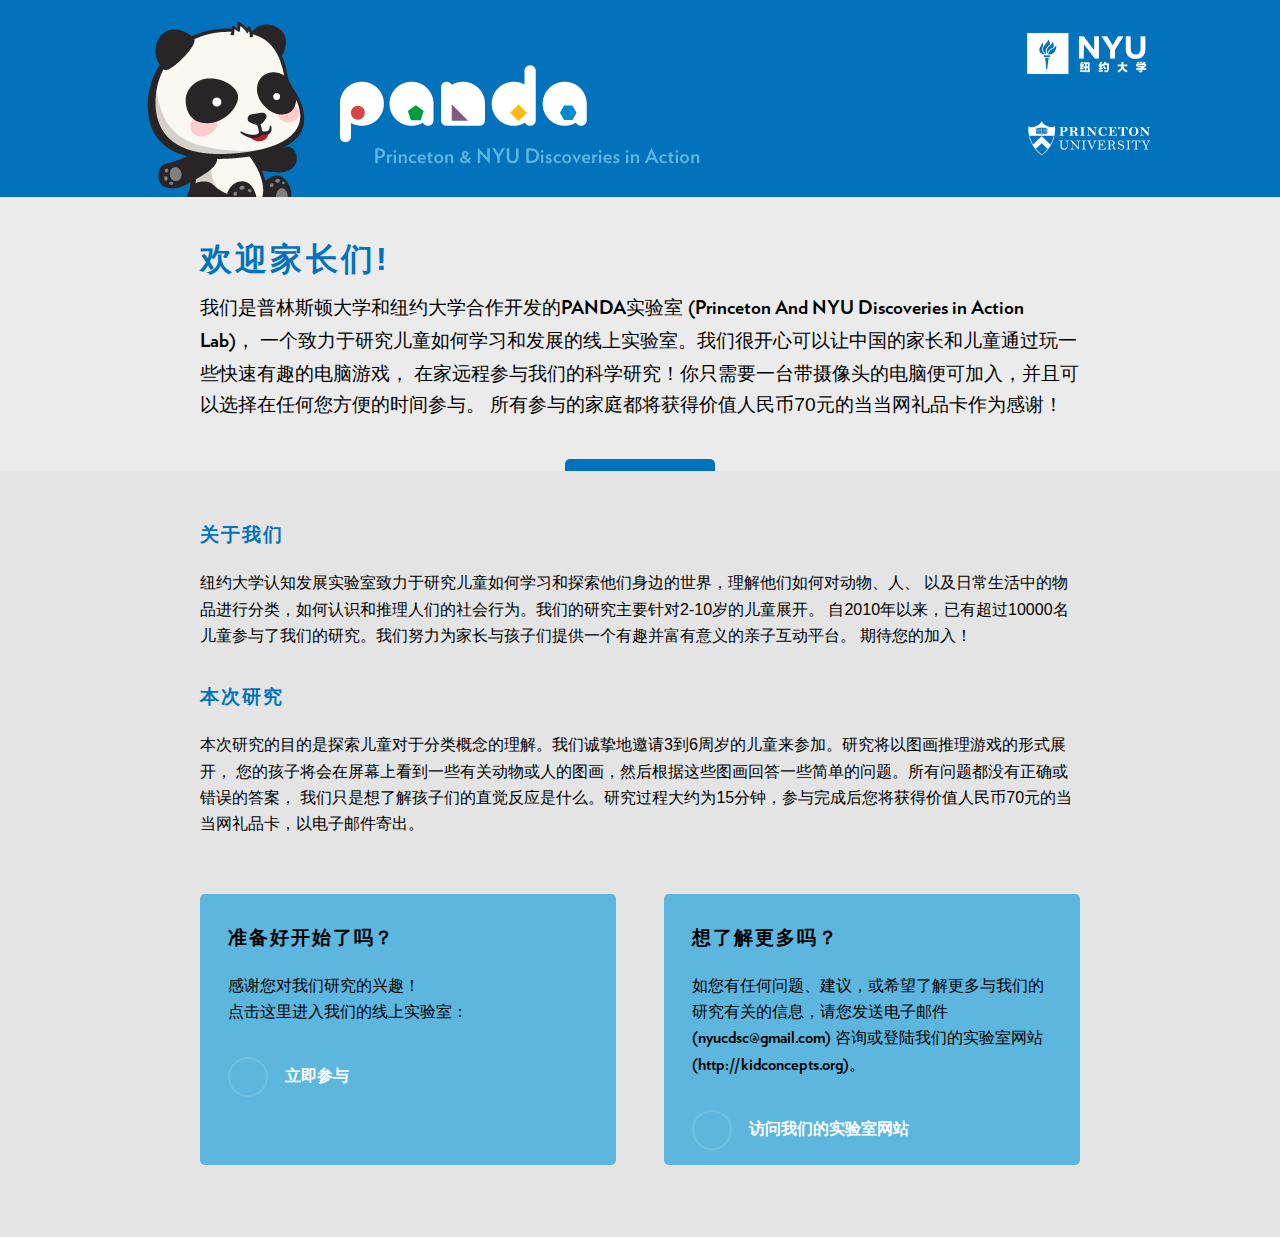
==== commit 4e57061a: "chinese text and fonts; mobile compatible" ====
--- a/index.html
+++ b/index.html
@@ -1,12 +1,12 @@
 <!DOCTYPE HTML>
 <!--
-	Solid State by HTML5 UP
+	Website built using Solid State by HTML5 UP
 	html5up.net | @ajlkn
 	Free for personal and commercial use under the CCA 3.0 license (html5up.net/license)
 -->
 <html>
 	<head>
-		<title>Generic - Solid State by HTML5 UP</title>
+		<title>PANDA</title>
 		<meta charset="utf-8" />
 		<meta name="viewport" content="width=device-width, initial-scale=1, user-scalable=no" />
 		<link rel="stylesheet" href="assets/css/main.css" />
@@ -20,9 +20,9 @@
 				<!-- Header -->
 					<header id="header">
 						<h1>
-							<a href="index.html"><img src="assets/images/top_header_logo_color.png" style="padding-top: 20px; padding-left: 10%;"></a>
-							<a href="index.html"><img src="assets/images/nyu_chinese_logo_white.png" style="padding-top: 30px; width: 10%; right: 10%; position: absolute"></a>
-							<a href="index.html"><img src="assets/images/princeton_logo_white.png" style="padding-top: 120px; width: 9.8%; right: 10%; position: absolute"></a>
+							<a href="index.html"><img class="pandalogo" src="assets/images/top_header_logo_color.png"></a>
+							<a href="index.html"><img class="nyulogo" src="assets/images/nyu_chinese_logo_white.png"></a>
+							<a href="index.html"><img class="princetonlogo" src="assets/images/princeton_logo_white.png"></a>
 						</h1>
 	
 					</header>
@@ -32,13 +32,22 @@
 					<section id="wrapper">
 						<header>
 							<div class="inner">
-								<h2 class="text_blue">Welcome Parents!</h2>
-								<p>We are the Princeton and NYU Discoveries in Action Lab (PANDA), a virtual research lab studying how children develop. 
+								<!-- <h2 class="text_blue">Welcome Parents!</h2> -->
+								<h2 class="text_blue chinese">欢迎家长们!</h2>
+								<!-- <p>We are the Princeton and NYU Discoveries in Action Lab (PANDA), a virtual research lab studying how children develop. 
 									We are thrilled to offer parents and children the opportunity to contribute to science by playing quick and fun 
 									online games, right from your home computer! All you need is a computer and a webcam to participate, and you can do 
-									so at any time. Families who participate receive Dangdang e-Gift cards as a thank you! </p>
+									so at any time. Families who participate receive Dangdang e-Gift cards as a thank you! </p> -->
+									<p class="chinese">我们是普林斯顿大学和纽约大学合作开发的<span class="verlag_bold">PANDA</span>实验室 
+										<span class="verlag_bold">(Princeton And NYU Discoveries in Action Lab)</span>，
+										一个致力于研究儿童如何学习和发展的线上实验室。我们很开心可以让中国的家长和儿童通过玩一些快速有趣的电脑游戏，
+										在家远程参与我们的科学研究！你只需要一台带摄像头的电脑便可加入，并且可以选择在任何您方便的时间参与。
+										所有参与的家庭都将获得价值人民币70元的当当网礼品卡作为感谢！</p>
+									<!-- <div style=" display: flex; justify-content: center;">
+										<a href="#" class="button primary" style="margin: 0 auto;">Participate today!</a>
+									</div> -->
 									<div style=" display: flex; justify-content: center;">
-										<a href="#" class="button primary" style="margin: 0 auto;">Participate today!</a>
+										<a href="#" class="button primary chinese_bold" style="margin: 0 auto;">立即参与!</a>
 									</div>
 									
 							</div>
@@ -48,34 +57,51 @@
 							<div class="wrapper">
 								<div class="inner">
 
-									<h3 class="major text_blue">Who we are</h3>
-									<p>The Conceptual Development and Social Cognition Lab at New York University examines how 
+									<!-- <h3 class="major text_blue">Who we are</h3> -->
+									<h3 class="major text_blue chinese_bold">关于我们</h3>
+									<!-- <p>The Conceptual Development and Social Cognition Lab at New York University examines how 
 										children learn and reason about the world around them. We are interested in understanding 
 										how children form categories of animals, everyday objects, and people, and how children make 
 										sense of human social behavior. Our studies focus on children between the ages of 2 and 10 years-old 
 										and we strive to provide a fun, interactive educational environment for both parents and children.
 										 Since 2010, we have recruited more than 10,000 children participating in our research. We would 
-										 love for you to join us!.</p>
+										 love for you to join us!</p> -->
+									<p class="chinese">纽约大学认知发展实验室致力于研究儿童如何学习和探索他们身边的世界，理解他们如何对动物、人、
+										以及日常生活中的物品进行分类，如何认识和推理人们的社会行为。我们的研究主要针对2-10岁的儿童展开。
+										自2010年以来，已有超过10000名儿童参与了我们的研究。我们努力为家长与孩子们提供一个有趣并富有意义的亲子互动平台。
+										期待您的加入！</p>
 
-									<h3 class="major text_blue">The Current Study</h3>
-									<p>The current study aims to explore how children understand categories. We invite children ages 3 to 6 years of age to participate.
+									<!-- <h3 class="major text_blue">The Current Study</h3> -->
+									<h3 class="major text_blue chinese_bold">本次研究</h3>
+									<!-- <p>The current study aims to explore how children understand categories. We invite children ages 3 to 6 years of age to participate.
 										During the study, your child will see on the screen pictures of animals, people, or everyday objects, and answer simple questions 
 										about them. All questions have no right or wrong answers; we are simply curious about how children 
-										intuitively react. The study takes approximately 15 minutes to finish. You will receive a Dangdang e-gift card of 70 RMB. </p>
+										intuitively react. The study takes approximately 15 minutes to finish. You will receive a Dangdang e-gift card of 70 RMB. </p> -->
+									<p class="chinese">本次研究的目的是探索儿童对于分类概念的理解。我们诚挚地邀请3到6周岁的儿童来参加。研究将以图画推理游戏的形式展开，
+										您的孩子将会在屏幕上看到一些有关动物或人的图画，然后根据这些图画回答一些简单的问题。所有问题都没有正确或错误的答案，
+										我们只是想了解孩子们的直觉反应是什么。研究过程大约为15分钟，参与完成后您将获得价值人民币70元的当当网礼品卡，以电子邮件寄出。</p>
 
 									<section class="features">
 										<article>
 											<!-- <a href="#" class="image"><img src="images/pic04.jpg" alt="" /></a> -->
-											<h3 class="major">Ready to get started?</h3>
-											<p>Thank you for your interest in our research! Click here to enter our digital lab: </p>
-											<a href="#" class="special">Participate today</a>
+											<!-- <h3 class="major">Ready to get started?</h3> -->
+											<h3 class="major chinese_bold">准备好开始了吗？</h3>
+											<!-- <p>Thank you for your interest in our research! Click here to enter our digital lab: </p> -->
+											<p class="chinese">感谢您对我们研究的兴趣！<br> 点击这里进入我们的线上实验室：</p>
+											<!-- <a href="#" class="special">Participate today</a> -->
+											<a href="#" class="special chinese">立即参与</a>
 										</article>
 										<article>
 											<!-- <a href="#" class="image"><img src="images/pic05.jpg" alt="" /></a> -->
-											<h3 class="major">Want to learn more?</h3>
-											<p>If you have any questions, please contact us at
-												nyucdsc@gmail.com or visit our lab's website:</p>
-											<a href="https://kidconcepts.org" target="_blank" class="special">Visit our lab webpage</a>
+											<!-- <h3 class="major">Want to learn more?</h3> -->
+											<h3 class="major chinese_bold">想了解更多吗？</h3>
+											<!-- <p>If you have any questions, please contact us at
+												nyucdsc@gmail.com or visit our lab's website:</p> -->
+											<p class="chinese">如您有任何问题、建议，或希望了解更多与我们的研究有关的信息，请您发送电子邮件
+												<span class="verlag_bold">(nyucdsc@gmail.com)</span> 咨询或登陆我们的实验室网站
+												<span class="verlag_bold">(http://kidconcepts.org)</span>。</p>
+											<!-- <a href="https://kidconcepts.org" target="_blank" class="special">Visit our lab webpage</a> -->
+											<a href="https://kidconcepts.org" target="_blank" class="special chinese">访问我们的实验室网站</a>
 										</article>
 									</section>
 
--- a/assets/css/main.css
+++ b/assets/css/main.css
@@ -1,44 +1,73 @@
-@import url(fontawesome-all.min.css);
-@import url("https://fonts.googleapis.com/css?family=Raleway:200,700|Source+Sans+Pro:300,600,300italic,600italic");
-
-
+/* @import url(fontawesome-all.min.css); */
+/* @import url("https://fonts.googleapis.com/css?family=Raleway:200,700|Source+Sans+Pro:300,600,300italic,600italic"); */
 
 @font-face {
-    font-family: "Gotham Bold";
-    src:
-        url("/assets/fonts/Gotham-Bold.otf") format("opentype"),   
+    font-family: 'Source Han Bold';
+	src: 
+		url("../fonts/SourceHanSansHWSC-Bold.otf") format("opentype");   
+		/* url('../fonts/Verlag-Book.woff2') format('woff2'),
+        url("../fonts/'Verlag-Book.woff") format('woff'); */
+    font-weight: bold;
+    font-style: normal;
 }
 
 @font-face {
-    font-family: "Gotham Medium";
-    src:
-        url("/assets/fonts/Gotham-Medium.otf") format("opentype"),   
+    font-family: 'Source Han';
+	src: 
+		url("../fonts/SourceHanSansHWSC-Regular.otf") format("opentype");   
+		/* url('../fonts/Verlag-Book.woff2') format('woff2'),
+        url("../fonts/'Verlag-Book.woff") format('woff'); */
+    font-weight: normal;
+    font-style: normal;
 }
 
+.chinese {
+	font-family: 'Source Han', Arial, sans-serif !important;
+}
+
+.chinese_bold {
+	font-family: 'Source Han Bold', Arial, sans-serif !important;
+}
+
+/* @font-face {
+    font-family: 'Verlag Book';
+	src: 
+		url("../fonts/verlag-book.otf") format("opentype"),   
+		url('../fonts/Verlag-Book.woff2') format('woff2'),
+        url("../fonts/'Verlag-Book.woff") format('woff');
+    font-weight: normal;
+    font-style: normal;
+} */
 
 @font-face {
-    font-family: "Gotham Book";
-    src:
-        url("/assets/fonts/Gotham-Book.otf") format("opentype"),   
+    font-family: 'Verlag Bold';
+	src: 
+		url("../fonts/Verlag-Bold.otf") format("opentype"),  
+		url('../fonts/Verlag-Bold.woff2') format('woff2'),
+        url('../fonts/Verlag-Bold.woff') format('woff');
+    font-weight: bold;
+    font-style: normal;
 }
 
+/* @font-face {
+    font-family: 'Gotham Book';
+	src: 
+		url("../fonts/Gotham-Book.otf") format("opentype"),   
+		url('../fonts/Gotham-Book.woff2') format('woff2'),
+        url('../fonts/Gotham-Book.woff') format('woff');
+    font-weight: normal;
+    font-style: normal;
+}
+
 @font-face {
-    font-family: "Verlag Bold";
-    src:
-        url("/assets/fonts/Verlag-Bold.otf") format("opentype"),   
-}
-
-@font-face {
-    font-family: "VerlagBook";
-    src:
-        url("/assets/fonts/Verlag-Book.otf") format("opentype"),   
-}
-
-@font-face {
-    font-family: "Verlag Light";
-    src:
-        url("/assets/fonts/Verlag-Light.otf") format("opentype"),   
-}
+    font-family: 'Gotham';
+	src: 
+		url("../fonts/Gotham-Medium.otf") format("opentype"),   
+		url('../fonts/Gotham-Medium.woff2') format('woff2'),
+        url('../fonts/Gotham-Medium.woff') format('woff');
+    font-weight: 500;
+    font-style: normal;
+} */
 
 .verlag_bold {
     font-family: 'Verlag Bold', Arial, sans-serif;
@@ -177,7 +206,7 @@
 
 	body, input, select, textarea {
 		color: #000;
-		font-family: "Verlag", Arial, sans-serif;
+		font-family: "Verlag Book", Arial, sans-serif;
 		font-size: 16.5pt;
 		font-weight: 300;
 		line-height: 1.65;
@@ -242,7 +271,7 @@
 			text-decoration: none;
 			border-bottom: 0;
 			display: block;
-			font-family: 'Verlag', Arial, sans-serif;
+			font-family: 'Verlag Book', Arial, sans-serif;
 			font-size: 1em;
 			font-weight: 700;
 			/* letter-spacing: 0.1em; */
@@ -305,7 +334,7 @@
 
 	h1, h2, h3, h4, h5, h6 {
 		color: #000;
-		font-family: 'Verlag', Arial, sans-serif;
+		font-family: 'Verlag Bold', Arial, sans-serif;
 		font-weight: 700;
 		letter-spacing: 0.1em;
 		margin: 0 0 1em 0;
@@ -2280,7 +2309,7 @@
 
 		select option {
 			color: #ffffff;
-			background: #2e3141;
+			background: #ebebeb;
 		}
 
 		select:focus::-ms-value {
@@ -2368,7 +2397,7 @@
 			background: #ffffff;
 			border-color: #ffffff;
 			content: '\f00c';
-			color: #2e3141;
+			color: #ebebeb;
 		}
 
 		input[type="checkbox"]:focus + label:before,
@@ -2923,8 +2952,8 @@
 		color: #ffffff !important;
 		cursor: pointer;
 		display: inline-block;
-		font-family: Raleway, Helvetica, sans-serif;
-		font-size: 0.8em;
+		font-family: "Gotham Bold", Helvetica, sans-serif;
+		font-size: 1.0em;
 		font-weight: 700;
 		height: 3.75em;
 		letter-spacing: 0.1em;
@@ -3030,7 +3059,7 @@
 			opacity: 0.25;
 		}
 
-		@media screen and (max-width: 480px) {
+		/* @media screen and (max-width: 480px) {
 
 			input[type="submit"],
 			input[type="reset"],
@@ -3040,7 +3069,7 @@
 				padding: 0;
 			}
 
-		}
+		} */
 
 /* Features */
 
@@ -3147,6 +3176,78 @@
 		z-index: 10000;
 	}
 
+		@media screen and (max-width: 500px) {
+			#header {
+				height: 140px;
+			}
+			
+		}
+
+	img.pandalogo {
+		padding-top: 20px; 
+		padding-left: 10%;
+	}
+
+	img.nyulogo {
+		padding-top: 30px; 
+		width: 10%; 
+		right: 10%; 
+		position: absolute;
+	}
+
+	img.princetonlogo {
+		padding-top: 120px; 
+		width: 9.8%; 
+		right: 10%; 
+		position: absolute;
+	}
+
+		@media screen and (max-width: 900px) {
+			img.pandalogo {
+				height: 197px;
+				padding-top: 60px;
+				padding-left: 5%;
+			}
+
+			img.nyulogo {
+				padding-top: 30px; 
+				width: 10%; 
+				right: 10%; 
+				position: absolute;
+			}
+
+			img.princetonlogo {
+				padding-top: 90px; 
+				width: 9.8%; 
+				right: 10%; 
+				position: absolute;
+			}
+		
+		}
+
+		@media screen and (max-width: 629px) {
+			img.nyulogo {
+				width: 0%; 
+			}
+
+			img.princetonlogo {
+				width: 0%;
+			}
+		
+		}
+
+		@media screen and (max-width: 500px) {
+			img.pandalogo {
+				height: 140px;
+				padding-top: 60px;
+				padding-left: 5%;
+			}
+		
+		}
+						
+
+								
+
 		#header h1 {
 			-moz-transition: opacity 0.2s ease-in-out, visibility 0.2s;
 			-webkit-transition: opacity 0.2s ease-in-out, visibility 0.2s;
@@ -3233,7 +3334,7 @@
 				visibility: hidden;
 			}
 
-		@media screen and (max-width: 736px) {
+		/* @media screen and (max-width: 736px) {
 
 			#header {
 				height: 2.75em;
@@ -3262,7 +3363,7 @@
 								background-color: inherit;
 							}
 
-		}
+		} */
 
 		@media screen and (max-width: 480px) {
 
@@ -3513,7 +3614,7 @@
 			-ms-filter: blur(0);
 			filter: blur(0);
 			opacity: 1;
-			font-family: "Verlag", Arial, sans-serif;
+			font-family: "Verlag Book", Arial, sans-serif;
 			font-size: 1em;
 			font-weight: 200;
 			letter-spacing: 0.1em;
@@ -3525,7 +3626,7 @@
 
 			#banner {
 				padding: 7em 0 8.25em 0 ;
-				background-color: #2e3141;
+				background-color: #ebebeb;
 				background-image: linear-gradient(to top, rgba(46, 49, 65, 0.8), rgba(46, 49, 65, 0.8)), url("../../images/bg.jpg");
 				background-size: auto,
  cover;
@@ -3625,7 +3726,7 @@
 		}
 
 		#wrapper > header p {
-			font-family: "Verlag", Arial, sans-serif;
+			font-family: "Verlag Book", Arial, sans-serif;
 			font-size: 1.2em;
 			/* text-transform: uppercase; */
 		}
@@ -3633,9 +3734,9 @@
 	@media screen and (max-width: 1280px) {
 
 		#wrapper > header {
-			padding: 9em 0 6.25em 0 ;
-			background-color: #2e3141;
-			background-image: linear-gradient(to top, rgba(46, 49, 65, 0.8), rgba(46, 49, 65, 0.8)), url("../../images/bg.jpg");
+			/* padding: 9em 0 6.25em 0 ; */
+			background-color: #ebebeb;
+			/* background-image: linear-gradient(to top, rgba(46, 49, 65, 0.8), rgba(46, 49, 65, 0.8)), url("../../images/bg.jpg"); */
 			background-size: auto,
  cover;
 			background-position: center,
@@ -3648,7 +3749,7 @@
 	@media screen and (max-width: 980px) {
 
 		#wrapper > header {
-			padding: 11em 3em 7.375em 3em ;
+			padding: 2.5em 3em 2.5em 3em ;
 			background-size: auto,
  cover;
 			background-position: center,
@@ -3665,7 +3766,7 @@
 	@media screen and (max-width: 736px) {
 
 		#wrapper > header {
-			padding: 6.5em 2em 3em 2em ;
+			padding: 2.5em 2em 3em 2em ;
 			background-size: auto,
  125%;
 			margin-bottom: -2.5em;
